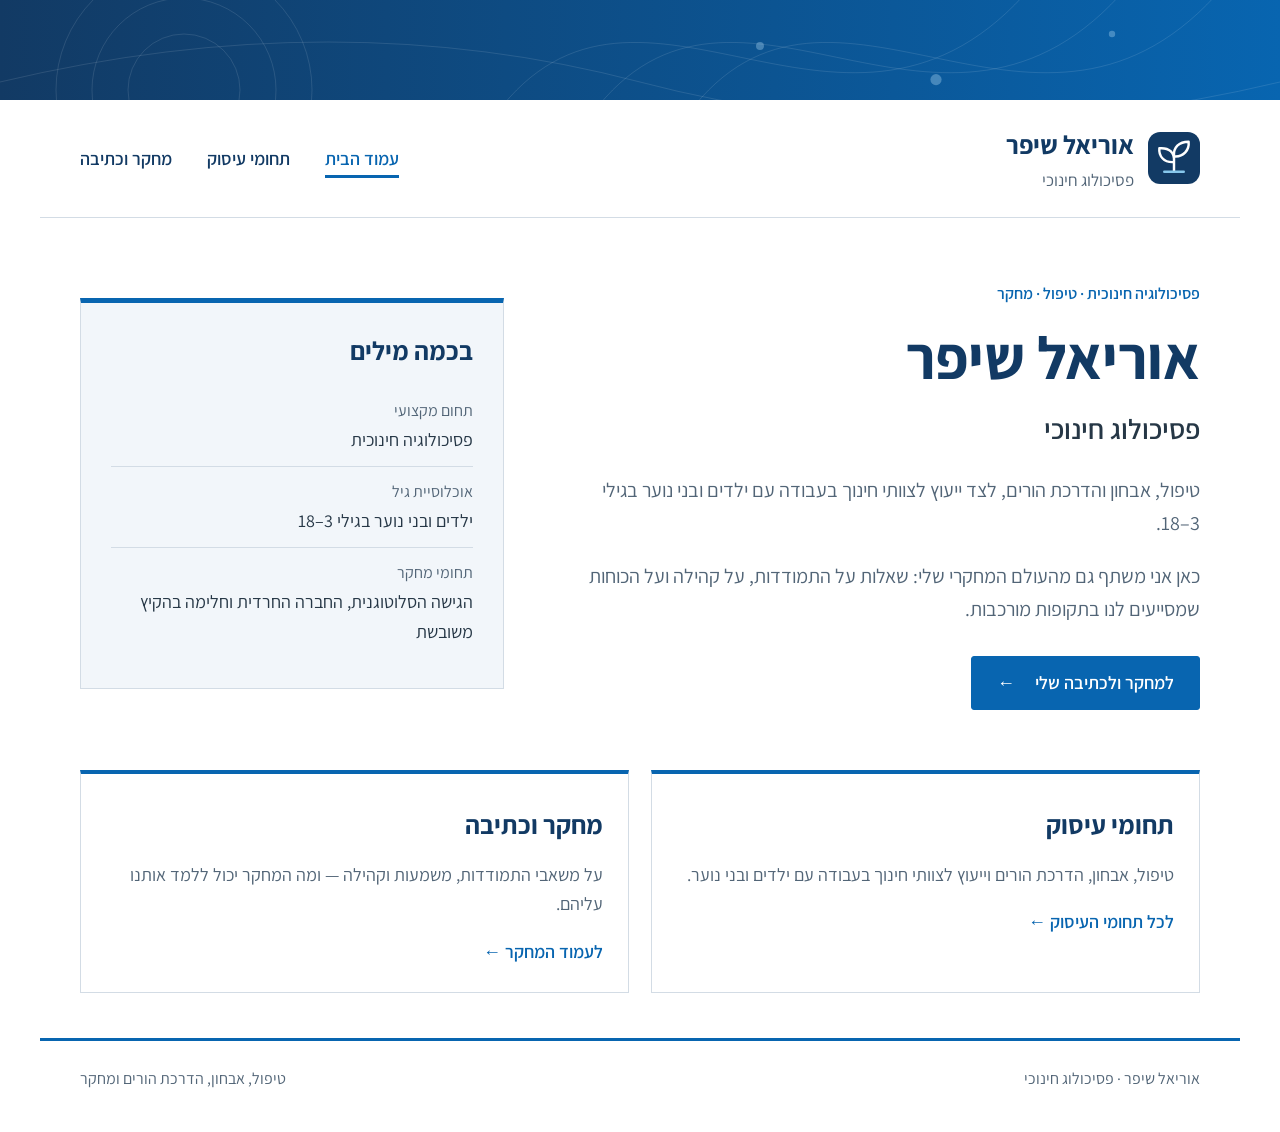
==== index.html @ 9c8926a9 "Add shared visual identity, header background and research illustration" ====
<!doctype html>
<html lang="he" dir="rtl">
<head>
<meta charset="utf-8"><meta name="viewport" content="width=device-width,initial-scale=1">
<meta name="description" content="אוריאל שיפר, פסיכולוג חינוכי. היכרות, תחומי עיסוק ומחקר.">
<meta name="theme-color" content="#123a64"><meta property="og:title" content="פסיכולוג חינוכי | אוריאל שיפר"><meta property="og:description" content="אוריאל שיפר, פסיכולוג חינוכי. היכרות, תחומי עיסוק ומחקר."><meta property="og:type" content="website"><title>פסיכולוג חינוכי | אוריאל שיפר</title>
<link rel="icon" type="image/svg+xml" href="assets/images/brand-mark.svg">
<link rel="stylesheet" href="assets/site.css">
</head>
<body>
<a class="skip-link" href="#main-content">דלג לתוכן</a>
<div class="top-banner" aria-hidden="true"></div>
<header><a class="brand" href="index.html"><img class="brand-mark" src="assets/images/brand-mark.svg" width="52" height="52" alt=""><span>אוריאל שיפר<small>פסיכולוג חינוכי</small></span></a><nav aria-label="ניווט ראשי"><a href="index.html" aria-current="page">עמוד הבית</a><a href="practice.html">תחומי עיסוק</a><a href="research.html">מחקר וכתיבה</a></nav></header>
<main id="main-content"><section class="hero" aria-labelledby="name"><div><span class="eyebrow">פסיכולוגיה חינוכית · טיפול · מחקר</span><h1 id="name">אוריאל שיפר</h1><p class="profession">פסיכולוג חינוכי</p><p class="intro">טיפול, אבחון והדרכת הורים, לצד ייעוץ לצוותי חינוך בעבודה עם ילדים ובני נוער בגילי 3–18.</p><p class="intro">כאן אני משתף גם מהעולם המחקרי שלי: שאלות על התמודדות, על קהילה ועל הכוחות שמסייעים לנו בתקופות מורכבות.</p><a class="button" href="research.html">למחקר ולכתיבה שלי <span aria-hidden="true">←</span></a></div><aside class="profile-card" aria-label="על העבודה שלי"><h2>בכמה מילים</h2><p><span>תחום מקצועי</span>פסיכולוגיה חינוכית</p><p><span>אוכלוסיית גיל</span>ילדים ובני נוער בגילי 3–18</p><p><span>תחומי מחקר</span>הגישה הסלוטוגנית, החברה החרדית וחלימה בהקיץ משובשת</p></aside></section><div class="home-links"><a class="home-link" href="practice.html"><h2>תחומי עיסוק</h2><p>טיפול, אבחון, הדרכת הורים וייעוץ לצוותי חינוך בעבודה עם ילדים ובני נוער.</p><span>לכל תחומי העיסוק ←</span></a><a class="home-link" href="research.html"><h2>מחקר וכתיבה</h2><p>על משאבי התמודדות, משמעות וקהילה — ומה המחקר יכול ללמד אותנו עליהם.</p><span>לעמוד המחקר ←</span></a></div></main><footer><span>אוריאל שיפר · פסיכולוג חינוכי</span><span>טיפול, אבחון, הדרכת הורים ומחקר</span></footer>
</body></html>
---- assets/site.css ----
@font-face{font-family:Assistant;font-style:normal;font-weight:400;font-display:swap;src:url('fonts/assistant-hebrew-400-normal.woff2') format('woff2');unicode-range:U+0590-05FF,U+200C-2010,U+20AA,U+25CC,U+FB1D-FB4F}
@font-face{font-family:Assistant;font-style:normal;font-weight:400;font-display:swap;src:url('fonts/assistant-latin-400-normal.woff2') format('woff2')}
@font-face{font-family:Assistant;font-style:normal;font-weight:600;font-display:swap;src:url('fonts/assistant-hebrew-600-normal.woff2') format('woff2');unicode-range:U+0590-05FF,U+200C-2010,U+20AA,U+25CC,U+FB1D-FB4F}
@font-face{font-family:Assistant;font-style:normal;font-weight:600;font-display:swap;src:url('fonts/assistant-latin-600-normal.woff2') format('woff2')}
@font-face{font-family:Assistant;font-style:normal;font-weight:700;font-display:swap;src:url('fonts/assistant-hebrew-700-normal.woff2') format('woff2');unicode-range:U+0590-05FF,U+200C-2010,U+20AA,U+25CC,U+FB1D-FB4F}
@font-face{font-family:Assistant;font-style:normal;font-weight:700;font-display:swap;src:url('fonts/assistant-latin-700-normal.woff2') format('woff2')}

:root{--ink:#123a64;--text:#263746;--muted:#526577;--paper:#fff;--line:#d3dce5;--blue:#0865b0;--pale:#f2f6fa}*{box-sizing:border-box}html{scroll-behavior:smooth;scroll-padding-top:30px}body{margin:0;background:var(--paper);color:var(--text);font-family:Assistant,Arial,sans-serif;font-size:18px;line-height:1.65}a{color:var(--blue);text-underline-offset:4px}a:focus-visible,summary:focus-visible{outline:3px solid #efb62d;outline-offset:5px}header,main,footer{max-width:1200px;margin:auto;padding-inline:40px}body:before{content:"";display:block;height:7px;background:var(--blue)}header{display:flex;justify-content:space-between;align-items:center;gap:25px;padding-block:23px;border-bottom:1px solid var(--line)}header a{text-decoration:none}.brand{font-size:26px;font-weight:700;color:var(--ink);border-right:4px solid var(--blue);padding-right:16px}.brand small{display:block;font-size:17px;font-weight:400;color:var(--muted)}nav{display:flex;gap:35px;font-weight:600}nav a{color:var(--ink)}nav a:hover{text-decoration:underline}.hero{display:grid;grid-template-columns:1.5fr 1fr;align-items:center;gap:60px;padding:60px 0}.eyebrow{font-size:16px;color:var(--blue);font-weight:600}.hero h1{font-size:60px;line-height:1.2;color:var(--ink);margin:13px 0;font-weight:700}.profession{font-size:28px;margin:0 0 22px;font-weight:600}.intro{max-width:620px;color:var(--muted);font-size:20px}.button{display:inline-flex;align-items:center;gap:20px;background:var(--blue);color:#fff;text-decoration:none;font-weight:600;padding:11px 25px;border-radius:3px;margin-top:10px;border:1px solid var(--blue)}.button:hover{background:#064b83}.profile-card{border:1px solid var(--line);border-top:5px solid var(--blue);padding:30px;background:var(--pale);align-self:center}.profile-card h2{font-size:26px;margin:0 0 18px}.profile-card p{padding-block:12px;border-bottom:1px solid var(--line);margin:0}.profile-card p:last-child{border:0}.profile-card span{display:block;font-size:16px;color:var(--muted)}.section{padding-block:45px;border-top:1px solid var(--line)}.section-heading{display:grid;grid-template-columns:1fr 1.3fr;gap:60px;align-items:start;margin-bottom:26px}.section-heading p{color:var(--muted);margin-top:8px}h2{font-size:34px;font-weight:700;color:var(--ink);line-height:1.35;margin:8px 0 18px}.services{display:grid;grid-template-columns:repeat(4,1fr);gap:20px}.service{border:1px solid var(--line);border-top:4px solid var(--blue);padding:24px;background:#fff;box-shadow:0 2px 5px #163b5e09}.service>span{color:var(--blue);font-size:15px;font-weight:600}.service h3{color:var(--ink);font-size:24px;margin:18px 0 10px}.service p{font-size:17px;color:var(--muted);margin:0}.age{font-size:16px;color:var(--muted)}.research{border:1px solid var(--line);display:grid;grid-template-columns:230px 1fr}.research-side{background:#edf4fa;border-left:1px solid var(--line);padding:30px;display:flex;flex-direction:column;justify-content:space-between;gap:40px}.research-side strong{display:block;font-size:30px;line-height:1.5;color:var(--ink);font-weight:600}.research-side p{font-size:17px;color:var(--muted)}.research-body{padding:35px 40px}.status{display:inline-block;background:#fff6dd;border-right:4px solid #b88216;padding:7px 13px;color:#674c15;font-size:16px;font-weight:600}.research h3{font-size:36px;line-height:1.3;margin:25px 0 20px;color:var(--ink)}.lead{font-size:21px}.pullquote{background:var(--pale);border-right:4px solid var(--blue);padding:20px 24px;margin:27px 0;color:var(--ink);font-size:23px;font-weight:600}details{margin-top:25px;border-top:1px solid var(--line);padding-top:18px}summary{cursor:pointer;color:var(--blue);font-size:19px;font-weight:600}details h4{font-size:23px;color:var(--ink);margin:28px 0 7px}details p{margin-block:12px}.limitations{background:var(--pale);border:1px solid var(--line);padding:20px;font-size:17px}.tags{display:flex;gap:12px;flex-wrap:wrap;margin-top:25px}.tags span{background:var(--pale);border:1px solid var(--line);padding:6px 16px;font-size:16px}footer{border-top:3px solid var(--blue);display:flex;justify-content:space-between;gap:20px;padding-block:25px 40px;color:var(--muted);font-size:16px}small{font-size:15px}@media(max-width:900px){.services{grid-template-columns:repeat(2,1fr)}.hero{gap:30px}.research{grid-template-columns:190px 1fr}.research-body{padding:28px}.research-side{padding:22px}.section-heading{gap:30px}}@media(max-width:600px){header,main,footer{padding-inline:20px}header{flex-wrap:wrap;padding-block:18px;gap:17px}.brand{font-size:23px}nav{gap:25px;font-size:17px}.hero{grid-template-columns:1fr;padding-block:35px;gap:25px}.hero h1{font-size:48px}.intro{font-size:19px}.profile-card{padding:22px}.profile-card h2{font-size:24px}.section{padding-block:32px}.section-heading{grid-template-columns:1fr;gap:0;margin-bottom:20px}.section-heading p{margin-top:0}h2{font-size:30px}.services{gap:12px}.service{padding:17px}.service h3{font-size:22px}.research{grid-template-columns:1fr}.research-side{border-left:0;border-bottom:1px solid var(--line);flex-direction:row;gap:20px;align-items:center}.research-side strong{font-size:23px}.research-side p{max-width:130px;font-size:16px}.research-body{padding:24px 20px}.research h3{font-size:30px}.lead{font-size:20px}.pullquote{font-size:21px;padding:17px;margin-inline:0}.status{font-size:15px}footer{flex-direction:column;gap:8px}}@media(prefers-reduced-motion:reduce){html{scroll-behavior:auto}}

body{min-height:100vh;display:flex;flex-direction:column}body:before{flex-shrink:0}header,main,footer{width:100%}main{flex:1}nav a[aria-current="page"]{color:var(--blue);text-decoration:underline;text-decoration-thickness:3px;text-underline-offset:10px}.page-heading{padding:35px 0 0}.breadcrumb{font-size:16px;margin:0 0 20px;color:var(--muted)}.page-heading h1{font-size:42px;line-height:1.3;color:var(--ink);margin:12px 0 18px}.topic-section{border-top:0;padding-top:10px}.topic-section>.section-heading{display:block;max-width:800px}.topic-section>.section-heading p{font-size:20px}.home-links{display:grid;grid-template-columns:1fr 1fr;gap:22px;padding:0 0 45px}.home-link{display:block;border:1px solid var(--line);border-top:4px solid var(--blue);padding:25px;text-decoration:none}.home-link:hover{background:var(--pale)}.home-link h2{font-size:26px}.home-link p{color:var(--muted)}.home-link span{font-weight:600}.skip-link{position:absolute;top:-100px;right:20px;background:white;padding:10px;z-index:10}.skip-link:focus{top:10px}@media(max-width:600px){nav{gap:19px;flex-wrap:wrap}.home-links{grid-template-columns:1fr;gap:15px}.page-heading h1{font-size:34px}}

/* Shared visual identity */
body:before{display:none}.top-banner{height:100px;flex-shrink:0;background:#123a64 url('images/header-pattern.svg') center/cover no-repeat}.brand{display:flex;align-items:center;gap:14px;border:0;padding-right:0}.brand-mark{display:block;flex-shrink:0}.research-image{margin:0 0 30px;border:1px solid var(--line);background:var(--pale)}.research-image img{display:block;width:100%;height:auto;max-height:360px;object-fit:cover;object-position:center 55%}.research-image figcaption{padding:10px 18px;font-size:15px;color:var(--muted)}@media(max-width:600px){.top-banner{height:65px}.brand-mark{width:44px;height:44px}.research-image img{max-height:260px}.brand{gap:11px}}
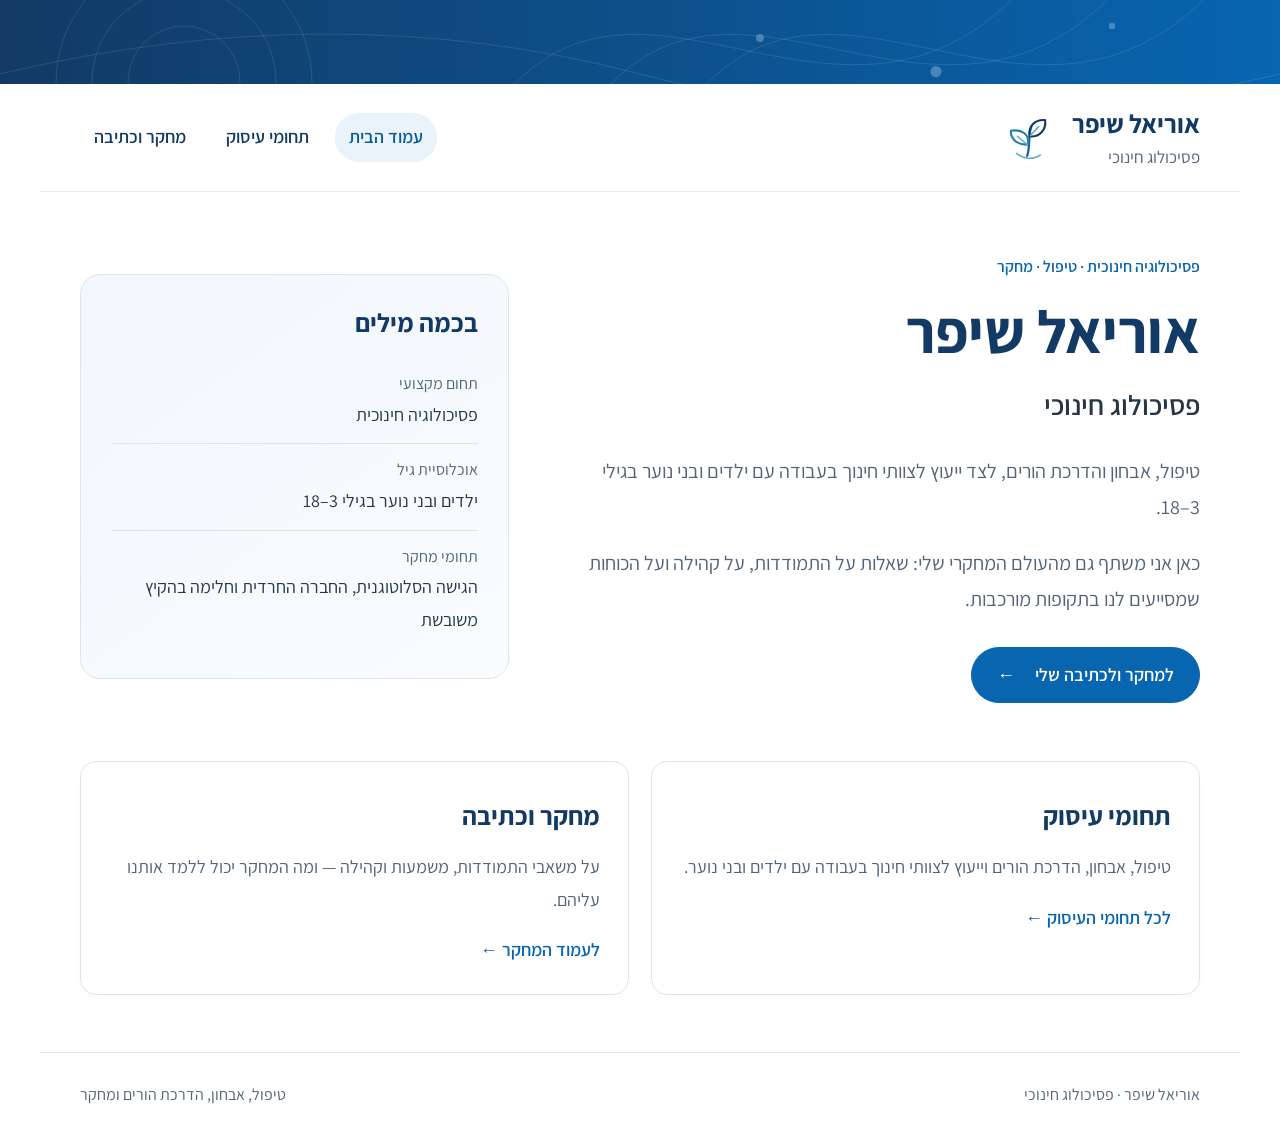
==== commit 0a5cf45b: "Add sitemap, canonical URLs and profile structured data for search discovery" ====
--- a/index.html
+++ b/index.html
@@ -6,6 +6,9 @@
 <meta name="theme-color" content="#123a64"><meta property="og:title" content="פסיכולוג חינוכי | אוריאל שיפר"><meta property="og:description" content="אוריאל שיפר, פסיכולוג חינוכי. היכרות, תחומי עיסוק ומחקר."><meta property="og:type" content="website"><title>פסיכולוג חינוכי | אוריאל שיפר</title>
 <link rel="icon" type="image/svg+xml" href="assets/images/brand-mark.svg">
 <link rel="stylesheet" href="assets/site.css">
+<link rel="canonical" href="https://urieldsh-sketch.github.io/-/">
+<meta property="og:url" content="https://urieldsh-sketch.github.io/-/">
+<script type="application/ld+json">{"@context": "https://schema.org", "@type": "Person", "@id": "https://urieldsh-sketch.github.io/-/#uriel", "name": "אוריאל שיפר", "jobTitle": "פסיכולוג חינוכי", "url": "https://urieldsh-sketch.github.io/-/", "knowsAbout": ["פסיכולוגיה חינוכית", "הגישה הסלוטוגנית", "החברה החרדית", "חלימה בהקיץ משובשת"]}</script>
 </head>
 <body>
 <a class="skip-link" href="#main-content">דלג לתוכן</a>
--- a/assets/site.css
+++ b/assets/site.css
@@ -12,3 +12,6 @@
 
 /* Shared visual identity */
 body:before{display:none}.top-banner{height:100px;flex-shrink:0;background:#123a64 url('images/header-pattern.svg') center/cover no-repeat}.brand{display:flex;align-items:center;gap:14px;border:0;padding-right:0}.brand-mark{display:block;flex-shrink:0}.research-image{margin:0 0 30px;border:1px solid var(--line);background:var(--pale)}.research-image img{display:block;width:100%;height:auto;max-height:360px;object-fit:cover;object-position:center 55%}.research-image figcaption{padding:10px 18px;font-size:15px;color:var(--muted)}@media(max-width:600px){.top-banner{height:65px}.brand-mark{width:44px;height:44px}.research-image img{max-height:260px}.brand{gap:11px}}
+
+/* Softer rhythm and aligned reading column */
+:root{--line:#dce5ed;--pale:#f5f8fb}body{line-height:1.8}.top-banner{height:84px;background-color:#164b74}header{padding-block:22px;border-bottom-color:#e4ebf1}.brand{flex-direction:row-reverse;gap:18px;flex-shrink:0;line-height:1.35}.brand>span{display:block}.brand small{margin-top:5px}.brand-mark{width:52px;height:56px;object-fit:contain}nav{align-items:center;gap:12px}nav a{padding:8px 14px;border-radius:24px;text-decoration:none}nav a:hover{background:#f0f6fb;text-decoration:none}nav a[aria-current="page"]{background:#eaf3fa;text-decoration:none;color:#095c98}.hero{padding-block:58px;gap:48px}.profile-card{border:1px solid var(--line);border-radius:20px;padding:30px;background:linear-gradient(145deg,#f1f7fc,#fafcfe)}.section{padding-block:40px}.page-heading{padding-top:30px}.page-heading h1{margin-bottom:14px}.breadcrumb{margin-bottom:18px}.service,.home-link{border:1px solid var(--line);border-radius:16px;box-shadow:0 3px 15px #173d5d05}.service{padding:26px}.service>span{display:inline-block;padding:3px 10px;background:#edf5fb;border-radius:20px}.service h3{margin-top:14px}.home-link{padding:28px}.home-link:hover{border-color:#adcce2}.button{border-radius:28px;padding:11px 25px}.research{border-radius:20px;overflow:hidden;align-items:stretch;grid-template-columns:205px minmax(0,1fr)}.research-side{background:linear-gradient(180deg,#edf5fb,#f8fafc);border-left-color:#e0e9f0;padding:28px;justify-content:flex-start;gap:25px}.research-body{padding:32px;min-width:0;max-width:820px;width:100%;margin-inline:auto}.research-body>p,.research-body>h3,.research-body>details{max-width:100%}.research-image{width:100%;margin:0 0 24px;border:0;border-radius:14px;overflow:hidden;background:transparent}.research-image img{width:100%;height:auto;max-height:none;object-fit:contain;border-radius:14px}.research-image figcaption{padding:9px 2px 0;font-size:14px;line-height:1.6}.status{border-radius:7px;padding:7px 12px}.research h3{margin-block:22px 18px}.pullquote{margin:25px 0;padding:20px 23px;border-radius:12px 3px 3px 12px}.limitations{border-radius:12px}.tags span{border-radius:24px}.tags{margin-top:24px}footer{border-top:1px solid var(--line);padding-block:28px 35px;margin-top:12px}.home-link,.button,nav a{transition:background-color .18s ease,border-color .18s ease}@media(max-width:900px){.research{grid-template-columns:165px minmax(0,1fr)}.research-side{padding:22px}.research-body{padding:26px}.hero{gap:30px}}@media(max-width:600px){.top-banner{height:60px}header{gap:18px;padding-block:18px}.brand{gap:14px}.brand-mark{width:45px;height:49px}nav{gap:5px;width:100%;justify-content:space-between}nav a{padding:7px 10px;font-size:16px;white-space:nowrap}.hero{padding-block:34px;gap:26px}.profile-card{padding:24px;border-radius:16px}.section{padding-block:30px}.topic-section{padding-top:8px}.service{padding:19px 15px;border-radius:13px}.research{grid-template-columns:1fr;border-radius:16px}.research-side{flex-direction:row;justify-content:space-between;padding:20px;gap:18px}.research-body{padding:22px 18px}.research-image{margin-bottom:20px}.research-image img{max-height:none}.research h3{font-size:29px}.lead{font-size:19px}.pullquote{padding:17px;font-size:20px}.home-link{padding:24px}.page-heading{padding-top:25px}}@media(prefers-reduced-motion:reduce){.home-link,.button,nav a{transition:none}}
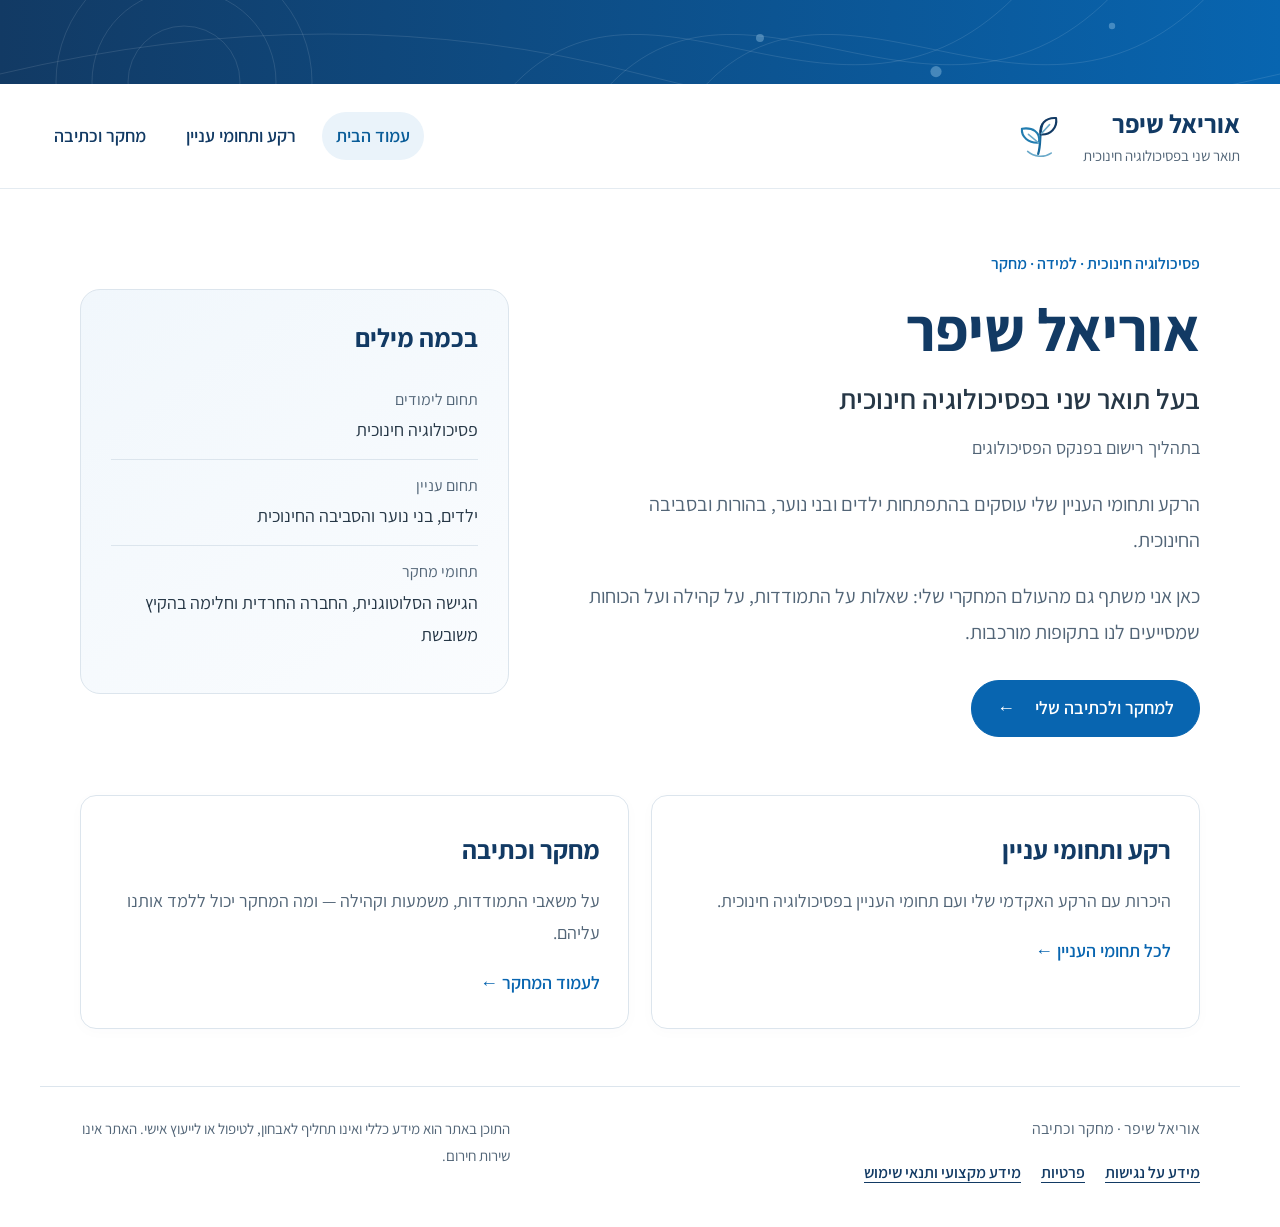
==== commit 7a9cf1c3: "Clarify pending registration and add privacy, accessibility and content safeguards" ====
--- a/index.html
+++ b/index.html
@@ -2,17 +2,17 @@
 <html lang="he" dir="rtl">
 <head>
 <meta charset="utf-8"><meta name="viewport" content="width=device-width,initial-scale=1">
-<meta name="description" content="אוריאל שיפר, פסיכולוג חינוכי. היכרות, תחומי עיסוק ומחקר.">
-<meta name="theme-color" content="#123a64"><meta property="og:title" content="פסיכולוג חינוכי | אוריאל שיפר"><meta property="og:description" content="אוריאל שיפר, פסיכולוג חינוכי. היכרות, תחומי עיסוק ומחקר."><meta property="og:type" content="website"><title>פסיכולוג חינוכי | אוריאל שיפר</title>
+<meta name="description" content="אוריאל שיפר, בעל תואר שני בפסיכולוגיה חינוכית, בתהליך רישום בפנקס הפסיכולוגים. מחקר וכתיבה.">
+<meta name="theme-color" content="#123a64"><meta property="og:title" content="אוריאל שיפר | פסיכולוגיה חינוכית ומחקר"><meta property="og:description" content="אוריאל שיפר, בעל תואר שני בפסיכולוגיה חינוכית, בתהליך רישום בפנקס הפסיכולוגים. מחקר וכתיבה."><meta property="og:type" content="website"><title>אוריאל שיפר | פסיכולוגיה חינוכית ומחקר</title>
 <link rel="icon" type="image/svg+xml" href="assets/images/brand-mark.svg">
 <link rel="stylesheet" href="assets/site.css">
 <link rel="canonical" href="https://urieldsh-sketch.github.io/-/">
 <meta property="og:url" content="https://urieldsh-sketch.github.io/-/">
-<script type="application/ld+json">{"@context": "https://schema.org", "@type": "Person", "@id": "https://urieldsh-sketch.github.io/-/#uriel", "name": "אוריאל שיפר", "jobTitle": "פסיכולוג חינוכי", "url": "https://urieldsh-sketch.github.io/-/", "knowsAbout": ["פסיכולוגיה חינוכית", "הגישה הסלוטוגנית", "החברה החרדית", "חלימה בהקיץ משובשת"]}</script>
+<script type="application/ld+json">{"@context": "https://schema.org", "@type": "Person", "@id": "https://urieldsh-sketch.github.io/-/#uriel", "name": "אוריאל שיפר", "url": "https://urieldsh-sketch.github.io/-/", "knowsAbout": ["פסיכולוגיה חינוכית", "הגישה הסלוטוגנית", "החברה החרדית", "חלימה בהקיץ משובשת"], "description": "בעל תואר שני בפסיכולוגיה חינוכית, בתהליך רישום בפנקס הפסיכולוגים", "hasCredential": {"@type": "EducationalOccupationalCredential", "name": "תואר שני בפסיכולוגיה חינוכית"}}</script>
 </head>
 <body>
 <a class="skip-link" href="#main-content">דלג לתוכן</a>
 <div class="top-banner" aria-hidden="true"></div>
-<header><a class="brand" href="index.html"><img class="brand-mark" src="assets/images/brand-mark.svg" width="52" height="52" alt=""><span>אוריאל שיפר<small>פסיכולוג חינוכי</small></span></a><nav aria-label="ניווט ראשי"><a href="index.html" aria-current="page">עמוד הבית</a><a href="practice.html">תחומי עיסוק</a><a href="research.html">מחקר וכתיבה</a></nav></header>
-<main id="main-content"><section class="hero" aria-labelledby="name"><div><span class="eyebrow">פסיכולוגיה חינוכית · טיפול · מחקר</span><h1 id="name">אוריאל שיפר</h1><p class="profession">פסיכולוג חינוכי</p><p class="intro">טיפול, אבחון והדרכת הורים, לצד ייעוץ לצוותי חינוך בעבודה עם ילדים ובני נוער בגילי 3–18.</p><p class="intro">כאן אני משתף גם מהעולם המחקרי שלי: שאלות על התמודדות, על קהילה ועל הכוחות שמסייעים לנו בתקופות מורכבות.</p><a class="button" href="research.html">למחקר ולכתיבה שלי <span aria-hidden="true">←</span></a></div><aside class="profile-card" aria-label="על העבודה שלי"><h2>בכמה מילים</h2><p><span>תחום מקצועי</span>פסיכולוגיה חינוכית</p><p><span>אוכלוסיית גיל</span>ילדים ובני נוער בגילי 3–18</p><p><span>תחומי מחקר</span>הגישה הסלוטוגנית, החברה החרדית וחלימה בהקיץ משובשת</p></aside></section><div class="home-links"><a class="home-link" href="practice.html"><h2>תחומי עיסוק</h2><p>טיפול, אבחון, הדרכת הורים וייעוץ לצוותי חינוך בעבודה עם ילדים ובני נוער.</p><span>לכל תחומי העיסוק ←</span></a><a class="home-link" href="research.html"><h2>מחקר וכתיבה</h2><p>על משאבי התמודדות, משמעות וקהילה — ומה המחקר יכול ללמד אותנו עליהם.</p><span>לעמוד המחקר ←</span></a></div></main><footer><span>אוריאל שיפר · פסיכולוג חינוכי</span><span>טיפול, אבחון, הדרכת הורים ומחקר</span></footer>
+<header><a class="brand" href="index.html"><img class="brand-mark" src="assets/images/brand-mark.svg" width="52" height="52" alt=""><span>אוריאל שיפר<small>תואר שני בפסיכולוגיה חינוכית</small></span></a><nav aria-label="ניווט ראשי"><a href="index.html" aria-current="page">עמוד הבית</a><a href="practice.html">רקע ותחומי עניין</a><a href="research.html">מחקר וכתיבה</a></nav></header>
+<main id="main-content" tabindex="-1"><section class="hero" aria-labelledby="name"><div><span class="eyebrow">פסיכולוגיה חינוכית · למידה · מחקר</span><h1 id="name">אוריאל שיפר</h1><p class="profession">בעל תואר שני בפסיכולוגיה חינוכית</p><p class="registration-status">בתהליך רישום בפנקס הפסיכולוגים</p><p class="intro">הרקע ותחומי העניין שלי עוסקים בהתפתחות ילדים ובני נוער, בהורות ובסביבה החינוכית.</p><p class="intro">כאן אני משתף גם מהעולם המחקרי שלי: שאלות על התמודדות, על קהילה ועל הכוחות שמסייעים לנו בתקופות מורכבות.</p><a class="button" href="research.html">למחקר ולכתיבה שלי <span aria-hidden="true">←</span></a></div><aside class="profile-card" aria-label="על העבודה שלי"><h2>בכמה מילים</h2><p><span>תחום לימודים</span>פסיכולוגיה חינוכית</p><p><span>תחום עניין</span>ילדים, בני נוער והסביבה החינוכית</p><p><span>תחומי מחקר</span>הגישה הסלוטוגנית, החברה החרדית וחלימה בהקיץ משובשת</p></aside></section><div class="home-links"><a class="home-link" href="practice.html"><h2>רקע ותחומי עניין</h2><p>היכרות עם הרקע האקדמי שלי ועם תחומי העניין בפסיכולוגיה חינוכית.</p><span>לכל תחומי העניין ←</span></a><a class="home-link" href="research.html"><h2>מחקר וכתיבה</h2><p>על משאבי התמודדות, משמעות וקהילה — ומה המחקר יכול ללמד אותנו עליהם.</p><span>לעמוד המחקר ←</span></a></div></main><footer><div><span>אוריאל שיפר · מחקר וכתיבה</span><nav class="footer-links" aria-label="מידע על האתר"><a href="accessibility.html">מידע על נגישות</a><a href="privacy.html">פרטיות</a><a href="terms.html">מידע מקצועי ותנאי שימוש</a></nav></div><p class="professional-note">התוכן באתר הוא מידע כללי ואינו תחליף לאבחון, לטיפול או לייעוץ אישי. האתר אינו שירות חירום.</p></footer>
 </body></html>
--- a/assets/site.css
+++ b/assets/site.css
@@ -15,3 +15,8 @@
 
 /* Softer rhythm and aligned reading column */
 :root{--line:#dce5ed;--pale:#f5f8fb}body{line-height:1.8}.top-banner{height:84px;background-color:#164b74}header{padding-block:22px;border-bottom-color:#e4ebf1}.brand{flex-direction:row-reverse;gap:18px;flex-shrink:0;line-height:1.35}.brand>span{display:block}.brand small{margin-top:5px}.brand-mark{width:52px;height:56px;object-fit:contain}nav{align-items:center;gap:12px}nav a{padding:8px 14px;border-radius:24px;text-decoration:none}nav a:hover{background:#f0f6fb;text-decoration:none}nav a[aria-current="page"]{background:#eaf3fa;text-decoration:none;color:#095c98}.hero{padding-block:58px;gap:48px}.profile-card{border:1px solid var(--line);border-radius:20px;padding:30px;background:linear-gradient(145deg,#f1f7fc,#fafcfe)}.section{padding-block:40px}.page-heading{padding-top:30px}.page-heading h1{margin-bottom:14px}.breadcrumb{margin-bottom:18px}.service,.home-link{border:1px solid var(--line);border-radius:16px;box-shadow:0 3px 15px #173d5d05}.service{padding:26px}.service>span{display:inline-block;padding:3px 10px;background:#edf5fb;border-radius:20px}.service h3{margin-top:14px}.home-link{padding:28px}.home-link:hover{border-color:#adcce2}.button{border-radius:28px;padding:11px 25px}.research{border-radius:20px;overflow:hidden;align-items:stretch;grid-template-columns:205px minmax(0,1fr)}.research-side{background:linear-gradient(180deg,#edf5fb,#f8fafc);border-left-color:#e0e9f0;padding:28px;justify-content:flex-start;gap:25px}.research-body{padding:32px;min-width:0;max-width:820px;width:100%;margin-inline:auto}.research-body>p,.research-body>h3,.research-body>details{max-width:100%}.research-image{width:100%;margin:0 0 24px;border:0;border-radius:14px;overflow:hidden;background:transparent}.research-image img{width:100%;height:auto;max-height:none;object-fit:contain;border-radius:14px}.research-image figcaption{padding:9px 2px 0;font-size:14px;line-height:1.6}.status{border-radius:7px;padding:7px 12px}.research h3{margin-block:22px 18px}.pullquote{margin:25px 0;padding:20px 23px;border-radius:12px 3px 3px 12px}.limitations{border-radius:12px}.tags span{border-radius:24px}.tags{margin-top:24px}footer{border-top:1px solid var(--line);padding-block:28px 35px;margin-top:12px}.home-link,.button,nav a{transition:background-color .18s ease,border-color .18s ease}@media(max-width:900px){.research{grid-template-columns:165px minmax(0,1fr)}.research-side{padding:22px}.research-body{padding:26px}.hero{gap:30px}}@media(max-width:600px){.top-banner{height:60px}header{gap:18px;padding-block:18px}.brand{gap:14px}.brand-mark{width:45px;height:49px}nav{gap:5px;width:100%;justify-content:space-between}nav a{padding:7px 10px;font-size:16px;white-space:nowrap}.hero{padding-block:34px;gap:26px}.profile-card{padding:24px;border-radius:16px}.section{padding-block:30px}.topic-section{padding-top:8px}.service{padding:19px 15px;border-radius:13px}.research{grid-template-columns:1fr;border-radius:16px}.research-side{flex-direction:row;justify-content:space-between;padding:20px;gap:18px}.research-body{padding:22px 18px}.research-image{margin-bottom:20px}.research-image img{max-height:none}.research h3{font-size:29px}.lead{font-size:19px}.pullquote{padding:17px;font-size:20px}.home-link{padding:24px}.page-heading{padding-top:25px}}@media(prefers-reduced-motion:reduce){.home-link,.button,nav a{transition:none}}
+
+/* Accessibility and readable policy pages */
+:focus-visible{outline:3px solid #123a64;outline-offset:4px;box-shadow:0 0 0 7px #fff}.skip-link:focus{top:8px;position:fixed;z-index:100;border:2px solid #123a64}.brand:focus-visible{border-radius:5px}summary{min-height:44px;display:list-item}a{text-decoration-thickness:1.5px}.policy-page{max-width:800px;padding:35px 0 50px}.policy-page h1{font-size:38px;line-height:1.4;color:var(--ink)}.policy-page h2{font-size:26px;margin-top:30px}.policy-page p,.policy-page li{overflow-wrap:anywhere}.policy-updated{color:var(--muted);font-size:16px}.footer-links{display:flex;flex-wrap:wrap;gap:8px 20px;margin-top:10px;font-size:16px}.footer-links a{padding:5px 0;text-decoration:underline}.professional-note{max-width:430px;font-size:15px;margin:0}header,nav,.brand{max-width:100%}nav{flex-wrap:wrap}.brand>span{min-width:0}main:focus{outline:none}@media(max-width:600px){.policy-page h1{font-size:30px}.policy-page{padding-top:20px}.services{grid-template-columns:repeat(2,minmax(0,1fr))}.service,.home-link{overflow-wrap:anywhere}.brand{flex-shrink:1}.research-side{flex-wrap:wrap}}@media(forced-colors:active){a:focus-visible,summary:focus-visible{outline:3px solid Highlight;box-shadow:none}nav a[aria-current="page"]{border:2px solid LinkText}}
+
+.registration-status{color:var(--muted);font-size:18px;margin:-10px 0 22px}.brand small{font-size:15px;white-space:normal}.profession{line-height:1.5} @media(max-width:400px){.hero h1{font-size:42px}.brand{font-size:21px}.brand small{font-size:14px}}
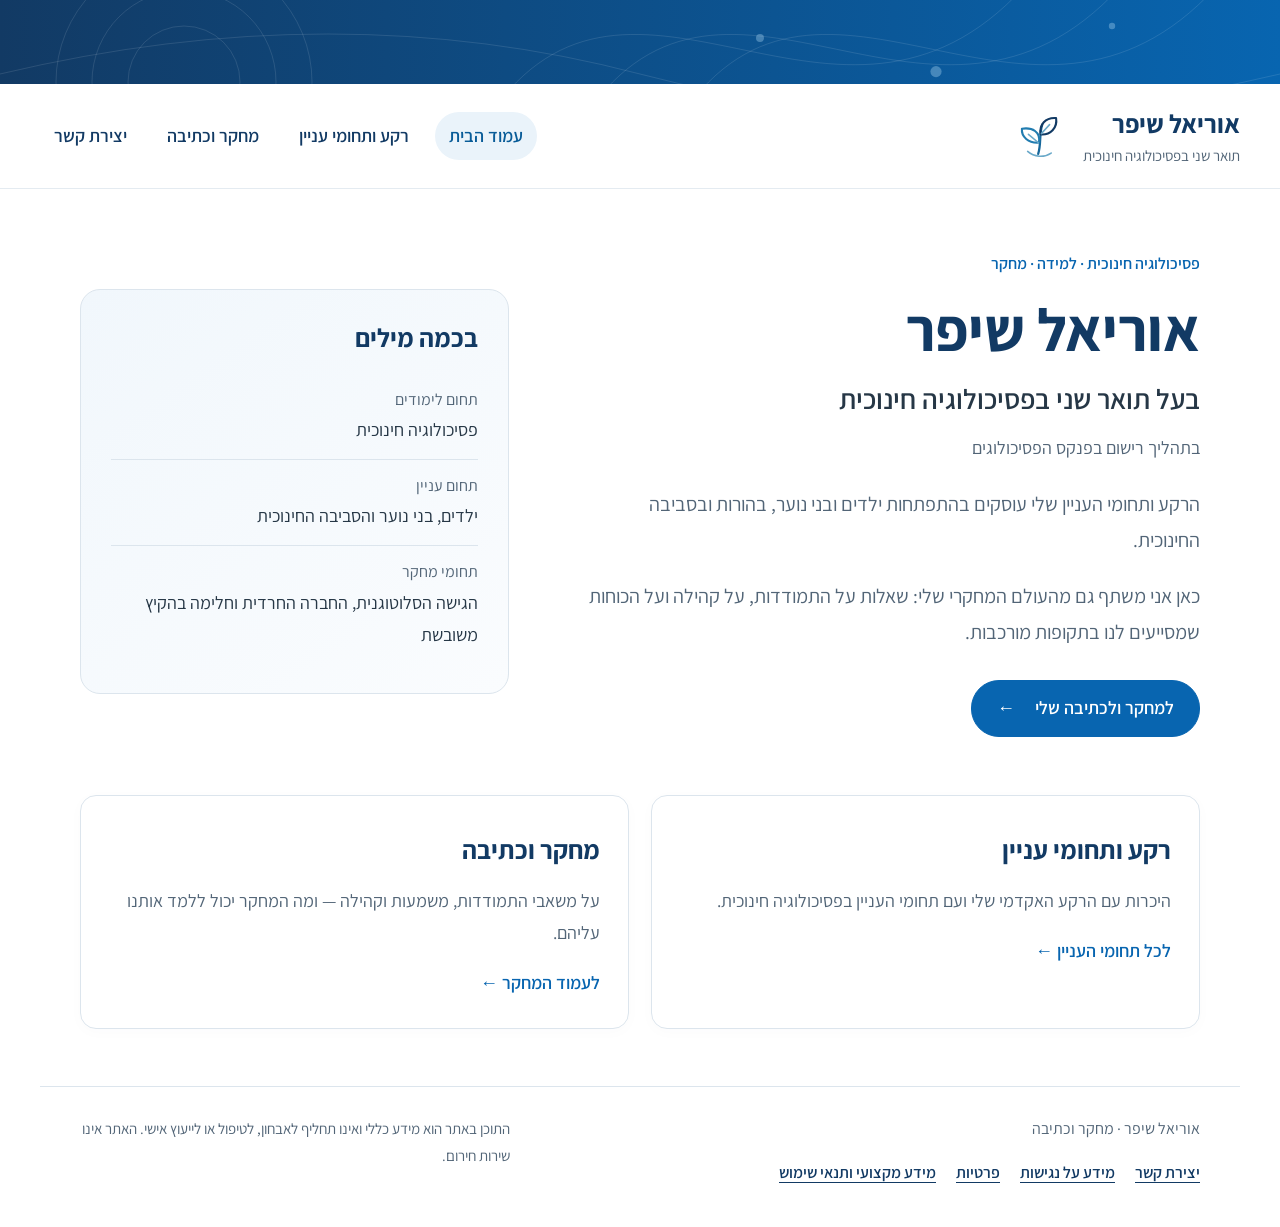
==== commit 7497c609: "Connect private-destination Formspree contact form and update privacy disclosures" ====
--- a/index.html
+++ b/index.html
@@ -13,6 +13,6 @@
 <body>
 <a class="skip-link" href="#main-content">דלג לתוכן</a>
 <div class="top-banner" aria-hidden="true"></div>
-<header><a class="brand" href="index.html"><img class="brand-mark" src="assets/images/brand-mark.svg" width="52" height="52" alt=""><span>אוריאל שיפר<small>תואר שני בפסיכולוגיה חינוכית</small></span></a><nav aria-label="ניווט ראשי"><a href="index.html" aria-current="page">עמוד הבית</a><a href="practice.html">רקע ותחומי עניין</a><a href="research.html">מחקר וכתיבה</a></nav></header>
-<main id="main-content" tabindex="-1"><section class="hero" aria-labelledby="name"><div><span class="eyebrow">פסיכולוגיה חינוכית · למידה · מחקר</span><h1 id="name">אוריאל שיפר</h1><p class="profession">בעל תואר שני בפסיכולוגיה חינוכית</p><p class="registration-status">בתהליך רישום בפנקס הפסיכולוגים</p><p class="intro">הרקע ותחומי העניין שלי עוסקים בהתפתחות ילדים ובני נוער, בהורות ובסביבה החינוכית.</p><p class="intro">כאן אני משתף גם מהעולם המחקרי שלי: שאלות על התמודדות, על קהילה ועל הכוחות שמסייעים לנו בתקופות מורכבות.</p><a class="button" href="research.html">למחקר ולכתיבה שלי <span aria-hidden="true">←</span></a></div><aside class="profile-card" aria-label="על העבודה שלי"><h2>בכמה מילים</h2><p><span>תחום לימודים</span>פסיכולוגיה חינוכית</p><p><span>תחום עניין</span>ילדים, בני נוער והסביבה החינוכית</p><p><span>תחומי מחקר</span>הגישה הסלוטוגנית, החברה החרדית וחלימה בהקיץ משובשת</p></aside></section><div class="home-links"><a class="home-link" href="practice.html"><h2>רקע ותחומי עניין</h2><p>היכרות עם הרקע האקדמי שלי ועם תחומי העניין בפסיכולוגיה חינוכית.</p><span>לכל תחומי העניין ←</span></a><a class="home-link" href="research.html"><h2>מחקר וכתיבה</h2><p>על משאבי התמודדות, משמעות וקהילה — ומה המחקר יכול ללמד אותנו עליהם.</p><span>לעמוד המחקר ←</span></a></div></main><footer><div><span>אוריאל שיפר · מחקר וכתיבה</span><nav class="footer-links" aria-label="מידע על האתר"><a href="accessibility.html">מידע על נגישות</a><a href="privacy.html">פרטיות</a><a href="terms.html">מידע מקצועי ותנאי שימוש</a></nav></div><p class="professional-note">התוכן באתר הוא מידע כללי ואינו תחליף לאבחון, לטיפול או לייעוץ אישי. האתר אינו שירות חירום.</p></footer>
+<header><a class="brand" href="index.html"><img class="brand-mark" src="assets/images/brand-mark.svg" width="52" height="52" alt=""><span>אוריאל שיפר<small>תואר שני בפסיכולוגיה חינוכית</small></span></a><nav aria-label="ניווט ראשי"><a href="index.html" aria-current="page">עמוד הבית</a><a href="practice.html">רקע ותחומי עניין</a><a href="research.html">מחקר וכתיבה</a><a href="contact.html">יצירת קשר</a></nav></header>
+<main id="main-content" tabindex="-1"><section class="hero" aria-labelledby="name"><div><span class="eyebrow">פסיכולוגיה חינוכית · למידה · מחקר</span><h1 id="name">אוריאל שיפר</h1><p class="profession">בעל תואר שני בפסיכולוגיה חינוכית</p><p class="registration-status">בתהליך רישום בפנקס הפסיכולוגים</p><p class="intro">הרקע ותחומי העניין שלי עוסקים בהתפתחות ילדים ובני נוער, בהורות ובסביבה החינוכית.</p><p class="intro">כאן אני משתף גם מהעולם המחקרי שלי: שאלות על התמודדות, על קהילה ועל הכוחות שמסייעים לנו בתקופות מורכבות.</p><a class="button" href="research.html">למחקר ולכתיבה שלי <span aria-hidden="true">←</span></a></div><aside class="profile-card" aria-label="על העבודה שלי"><h2>בכמה מילים</h2><p><span>תחום לימודים</span>פסיכולוגיה חינוכית</p><p><span>תחום עניין</span>ילדים, בני נוער והסביבה החינוכית</p><p><span>תחומי מחקר</span>הגישה הסלוטוגנית, החברה החרדית וחלימה בהקיץ משובשת</p></aside></section><div class="home-links"><a class="home-link" href="practice.html"><h2>רקע ותחומי עניין</h2><p>היכרות עם הרקע האקדמי שלי ועם תחומי העניין בפסיכולוגיה חינוכית.</p><span>לכל תחומי העניין ←</span></a><a class="home-link" href="research.html"><h2>מחקר וכתיבה</h2><p>על משאבי התמודדות, משמעות וקהילה — ומה המחקר יכול ללמד אותנו עליהם.</p><span>לעמוד המחקר ←</span></a></div></main><footer><div><span>אוריאל שיפר · מחקר וכתיבה</span><nav class="footer-links" aria-label="מידע על האתר"><a href="contact.html">יצירת קשר</a><a href="accessibility.html">מידע על נגישות</a><a href="privacy.html">פרטיות</a><a href="terms.html">מידע מקצועי ותנאי שימוש</a></nav></div><p class="professional-note">התוכן באתר הוא מידע כללי ואינו תחליף לאבחון, לטיפול או לייעוץ אישי. האתר אינו שירות חירום.</p></footer>
 </body></html>
--- a/assets/site.css
+++ b/assets/site.css
@@ -20,3 +20,6 @@
 :focus-visible{outline:3px solid #123a64;outline-offset:4px;box-shadow:0 0 0 7px #fff}.skip-link:focus{top:8px;position:fixed;z-index:100;border:2px solid #123a64}.brand:focus-visible{border-radius:5px}summary{min-height:44px;display:list-item}a{text-decoration-thickness:1.5px}.policy-page{max-width:800px;padding:35px 0 50px}.policy-page h1{font-size:38px;line-height:1.4;color:var(--ink)}.policy-page h2{font-size:26px;margin-top:30px}.policy-page p,.policy-page li{overflow-wrap:anywhere}.policy-updated{color:var(--muted);font-size:16px}.footer-links{display:flex;flex-wrap:wrap;gap:8px 20px;margin-top:10px;font-size:16px}.footer-links a{padding:5px 0;text-decoration:underline}.professional-note{max-width:430px;font-size:15px;margin:0}header,nav,.brand{max-width:100%}nav{flex-wrap:wrap}.brand>span{min-width:0}main:focus{outline:none}@media(max-width:600px){.policy-page h1{font-size:30px}.policy-page{padding-top:20px}.services{grid-template-columns:repeat(2,minmax(0,1fr))}.service,.home-link{overflow-wrap:anywhere}.brand{flex-shrink:1}.research-side{flex-wrap:wrap}}@media(forced-colors:active){a:focus-visible,summary:focus-visible{outline:3px solid Highlight;box-shadow:none}nav a[aria-current="page"]{border:2px solid LinkText}}
 
 .registration-status{color:var(--muted);font-size:18px;margin:-10px 0 22px}.brand small{font-size:15px;white-space:normal}.profession{line-height:1.5} @media(max-width:400px){.hero h1{font-size:42px}.brand{font-size:21px}.brand small{font-size:14px}}
+
+/* Contact form */
+.contact-page{max-width:760px}.contact-notice{padding:18px 22px;background:var(--pale);border-inline-start:4px solid var(--blue);border-radius:10px;margin-block:24px}.contact-notice p{margin-block:8px 0}.contact-form{max-width:680px}.field{margin-block:22px}.field label{display:block;font-weight:600;color:var(--ink);margin-bottom:7px}.field input,.field select,.field textarea{display:block;width:100%;font:inherit;color:var(--text);background:white;border:1px solid #667d90;border-radius:8px;padding:10px 12px;min-height:48px}.field textarea{resize:vertical;min-height:150px}.form-help{font-size:16px;color:var(--muted);line-height:1.8}.field .form-help{margin-block:0 8px}.contact-form button{font:inherit;cursor:pointer;min-height:48px}.contact-form input:focus-visible,.contact-form select:focus-visible,.contact-form textarea:focus-visible{outline:3px solid #123a64;outline-offset:3px}.contact-form input:invalid:not(:placeholder-shown){box-shadow:none}@media(max-width:600px){header>nav{justify-content:flex-start;gap:4px 8px}.contact-notice{padding:16px}}
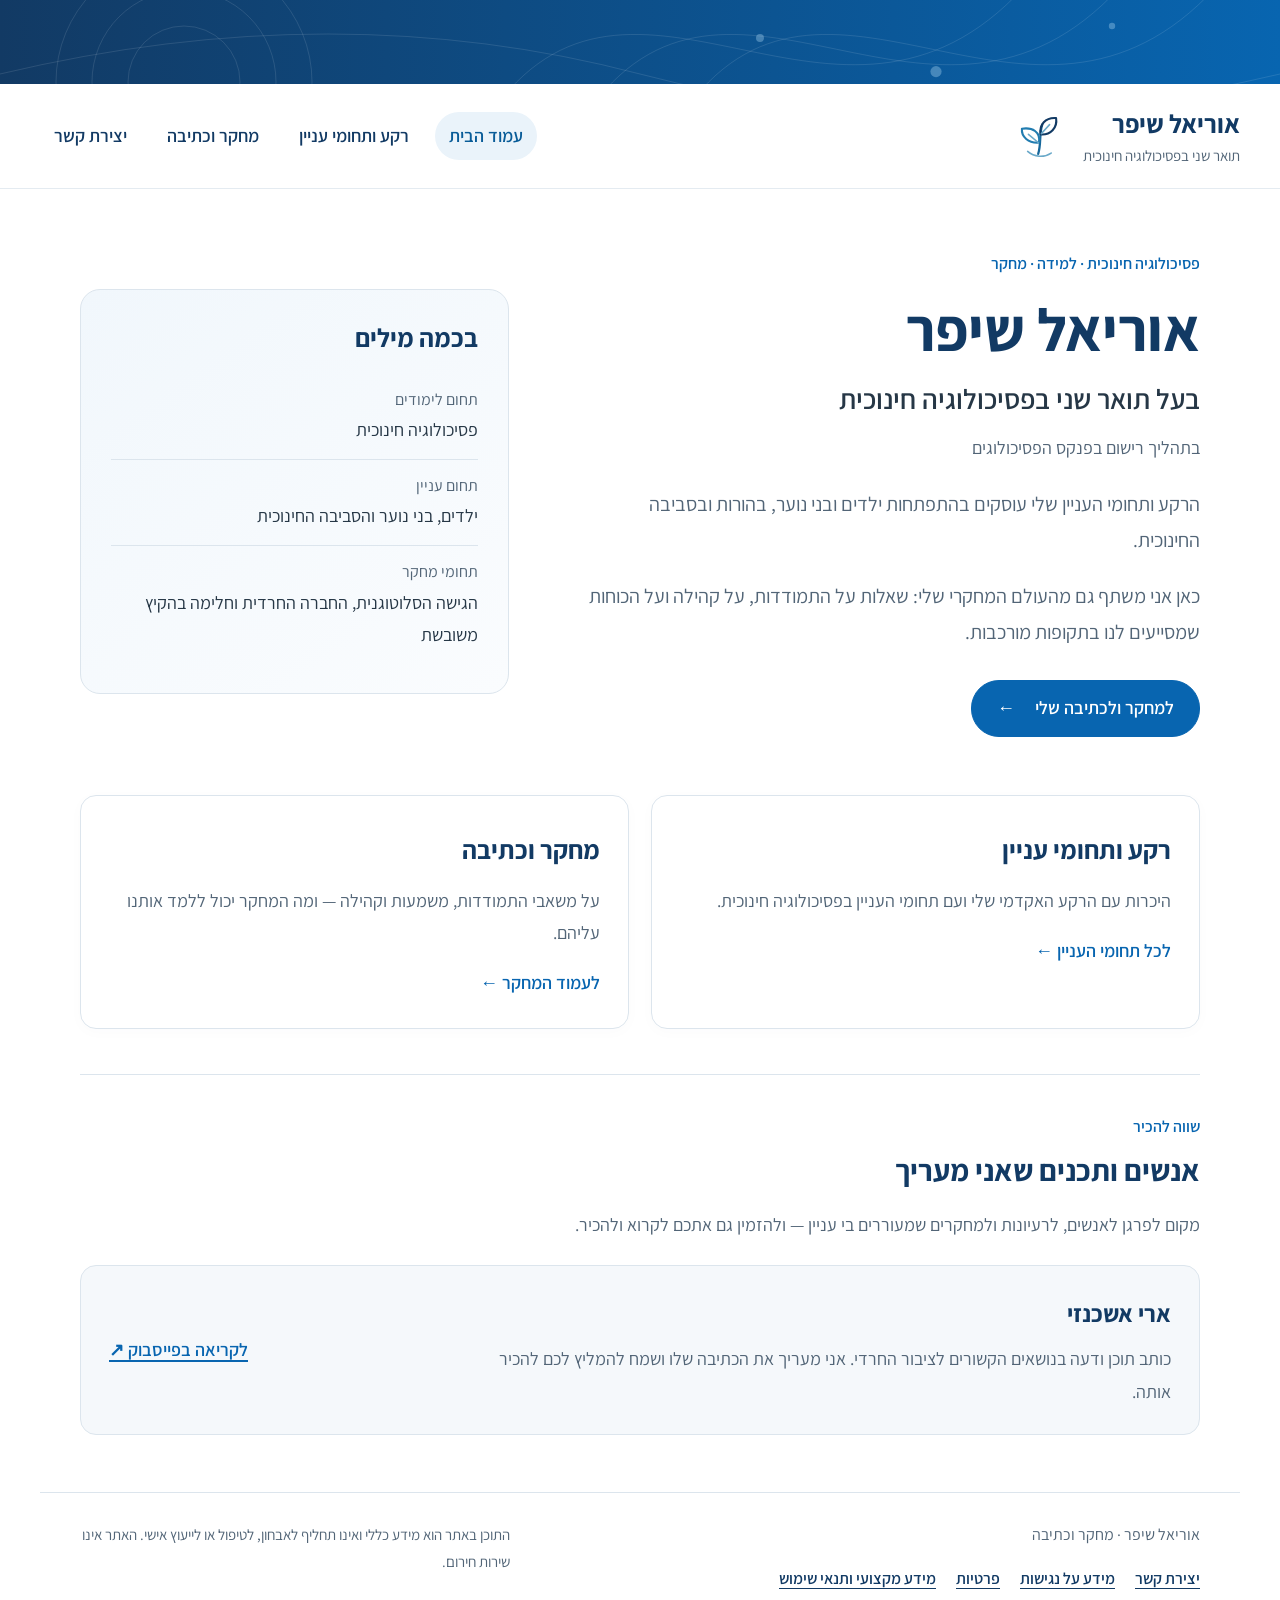
==== commit 0bbe5bdd: "Add personal reading recommendations with Ari Ashkenazi link" ====
--- a/index.html
+++ b/index.html
@@ -14,5 +14,5 @@
 <a class="skip-link" href="#main-content">דלג לתוכן</a>
 <div class="top-banner" aria-hidden="true"></div>
 <header><a class="brand" href="index.html"><img class="brand-mark" src="assets/images/brand-mark.svg" width="52" height="52" alt=""><span>אוריאל שיפר<small>תואר שני בפסיכולוגיה חינוכית</small></span></a><nav aria-label="ניווט ראשי"><a href="index.html" aria-current="page">עמוד הבית</a><a href="practice.html">רקע ותחומי עניין</a><a href="research.html">מחקר וכתיבה</a><a href="contact.html">יצירת קשר</a></nav></header>
-<main id="main-content" tabindex="-1"><section class="hero" aria-labelledby="name"><div><span class="eyebrow">פסיכולוגיה חינוכית · למידה · מחקר</span><h1 id="name">אוריאל שיפר</h1><p class="profession">בעל תואר שני בפסיכולוגיה חינוכית</p><p class="registration-status">בתהליך רישום בפנקס הפסיכולוגים</p><p class="intro">הרקע ותחומי העניין שלי עוסקים בהתפתחות ילדים ובני נוער, בהורות ובסביבה החינוכית.</p><p class="intro">כאן אני משתף גם מהעולם המחקרי שלי: שאלות על התמודדות, על קהילה ועל הכוחות שמסייעים לנו בתקופות מורכבות.</p><a class="button" href="research.html">למחקר ולכתיבה שלי <span aria-hidden="true">←</span></a></div><aside class="profile-card" aria-label="על העבודה שלי"><h2>בכמה מילים</h2><p><span>תחום לימודים</span>פסיכולוגיה חינוכית</p><p><span>תחום עניין</span>ילדים, בני נוער והסביבה החינוכית</p><p><span>תחומי מחקר</span>הגישה הסלוטוגנית, החברה החרדית וחלימה בהקיץ משובשת</p></aside></section><div class="home-links"><a class="home-link" href="practice.html"><h2>רקע ותחומי עניין</h2><p>היכרות עם הרקע האקדמי שלי ועם תחומי העניין בפסיכולוגיה חינוכית.</p><span>לכל תחומי העניין ←</span></a><a class="home-link" href="research.html"><h2>מחקר וכתיבה</h2><p>על משאבי התמודדות, משמעות וקהילה — ומה המחקר יכול ללמד אותנו עליהם.</p><span>לעמוד המחקר ←</span></a></div></main><footer><div><span>אוריאל שיפר · מחקר וכתיבה</span><nav class="footer-links" aria-label="מידע על האתר"><a href="contact.html">יצירת קשר</a><a href="accessibility.html">מידע על נגישות</a><a href="privacy.html">פרטיות</a><a href="terms.html">מידע מקצועי ותנאי שימוש</a></nav></div><p class="professional-note">התוכן באתר הוא מידע כללי ואינו תחליף לאבחון, לטיפול או לייעוץ אישי. האתר אינו שירות חירום.</p></footer>
+<main id="main-content" tabindex="-1"><section class="hero" aria-labelledby="name"><div><span class="eyebrow">פסיכולוגיה חינוכית · למידה · מחקר</span><h1 id="name">אוריאל שיפר</h1><p class="profession">בעל תואר שני בפסיכולוגיה חינוכית</p><p class="registration-status">בתהליך רישום בפנקס הפסיכולוגים</p><p class="intro">הרקע ותחומי העניין שלי עוסקים בהתפתחות ילדים ובני נוער, בהורות ובסביבה החינוכית.</p><p class="intro">כאן אני משתף גם מהעולם המחקרי שלי: שאלות על התמודדות, על קהילה ועל הכוחות שמסייעים לנו בתקופות מורכבות.</p><a class="button" href="research.html">למחקר ולכתיבה שלי <span aria-hidden="true">←</span></a></div><aside class="profile-card" aria-label="על העבודה שלי"><h2>בכמה מילים</h2><p><span>תחום לימודים</span>פסיכולוגיה חינוכית</p><p><span>תחום עניין</span>ילדים, בני נוער והסביבה החינוכית</p><p><span>תחומי מחקר</span>הגישה הסלוטוגנית, החברה החרדית וחלימה בהקיץ משובשת</p></aside></section><div class="home-links"><a class="home-link" href="practice.html"><h2>רקע ותחומי עניין</h2><p>היכרות עם הרקע האקדמי שלי ועם תחומי העניין בפסיכולוגיה חינוכית.</p><span>לכל תחומי העניין ←</span></a><a class="home-link" href="research.html"><h2>מחקר וכתיבה</h2><p>על משאבי התמודדות, משמעות וקהילה — ומה המחקר יכול ללמד אותנו עליהם.</p><span>לעמוד המחקר ←</span></a></div><section class="reading-section" aria-labelledby="reading-heading"><span class="eyebrow">שווה להכיר</span><h2 id="reading-heading">אנשים ותכנים שאני מעריך</h2><p class="reading-intro">מקום לפרגן לאנשים, לרעיונות ולמחקרים שמעוררים בי עניין — ולהזמין גם אתכם לקרוא ולהכיר.</p><article class="recommendation"><div><h3>ארי אשכנזי</h3><p>כותב תוכן ודעה בנושאים הקשורים לציבור החרדי. אני מעריך את הכתיבה שלו ושמח להמליץ לכם להכיר אותה.</p></div><a href="https://www.facebook.com/share/1BtyTAoHoA/" rel="external noreferrer">לקריאה בפייסבוק <span aria-hidden="true">↗</span><span class="visually-hidden"> — ארי אשכנזי</span></a></article></section></main><footer><div><span>אוריאל שיפר · מחקר וכתיבה</span><nav class="footer-links" aria-label="מידע על האתר"><a href="contact.html">יצירת קשר</a><a href="accessibility.html">מידע על נגישות</a><a href="privacy.html">פרטיות</a><a href="terms.html">מידע מקצועי ותנאי שימוש</a></nav></div><p class="professional-note">התוכן באתר הוא מידע כללי ואינו תחליף לאבחון, לטיפול או לייעוץ אישי. האתר אינו שירות חירום.</p></footer>
 </body></html>
--- a/assets/site.css
+++ b/assets/site.css
@@ -23,3 +23,6 @@
 
 /* Contact form */
 .contact-page{max-width:760px}.contact-notice{padding:18px 22px;background:var(--pale);border-inline-start:4px solid var(--blue);border-radius:10px;margin-block:24px}.contact-notice p{margin-block:8px 0}.contact-form{max-width:680px}.field{margin-block:22px}.field label{display:block;font-weight:600;color:var(--ink);margin-bottom:7px}.field input,.field select,.field textarea{display:block;width:100%;font:inherit;color:var(--text);background:white;border:1px solid #667d90;border-radius:8px;padding:10px 12px;min-height:48px}.field textarea{resize:vertical;min-height:150px}.form-help{font-size:16px;color:var(--muted);line-height:1.8}.field .form-help{margin-block:0 8px}.contact-form button{font:inherit;cursor:pointer;min-height:48px}.contact-form input:focus-visible,.contact-form select:focus-visible,.contact-form textarea:focus-visible{outline:3px solid #123a64;outline-offset:3px}.contact-form input:invalid:not(:placeholder-shown){box-shadow:none}@media(max-width:600px){header>nav{justify-content:flex-start;gap:4px 8px}.contact-notice{padding:16px}}
+
+/* Personal reading recommendations */
+.reading-section{border-top:1px solid var(--line);padding:35px 0 45px}.reading-section h2{font-size:30px;margin-block:8px 14px}.reading-intro{max-width:720px;color:var(--muted);margin-bottom:24px}.recommendation{display:flex;align-items:center;justify-content:space-between;gap:30px;padding:26px 28px;border:1px solid var(--line);border-radius:16px;background:var(--pale)}.recommendation h3{color:var(--ink);font-size:24px;margin:0 0 8px}.recommendation p{max-width:680px;margin:0;color:var(--muted)}.recommendation>a{flex-shrink:0;padding:10px 0;font-weight:600}.visually-hidden{position:absolute;width:1px;height:1px;padding:0;margin:-1px;overflow:hidden;clip-path:inset(50%);white-space:nowrap;border:0}@media(max-width:600px){.reading-section{padding-block:28px 35px}.reading-section h2{font-size:27px}.recommendation{flex-direction:column;align-items:flex-start;gap:15px;padding:22px}.recommendation>a{padding:5px 0}}
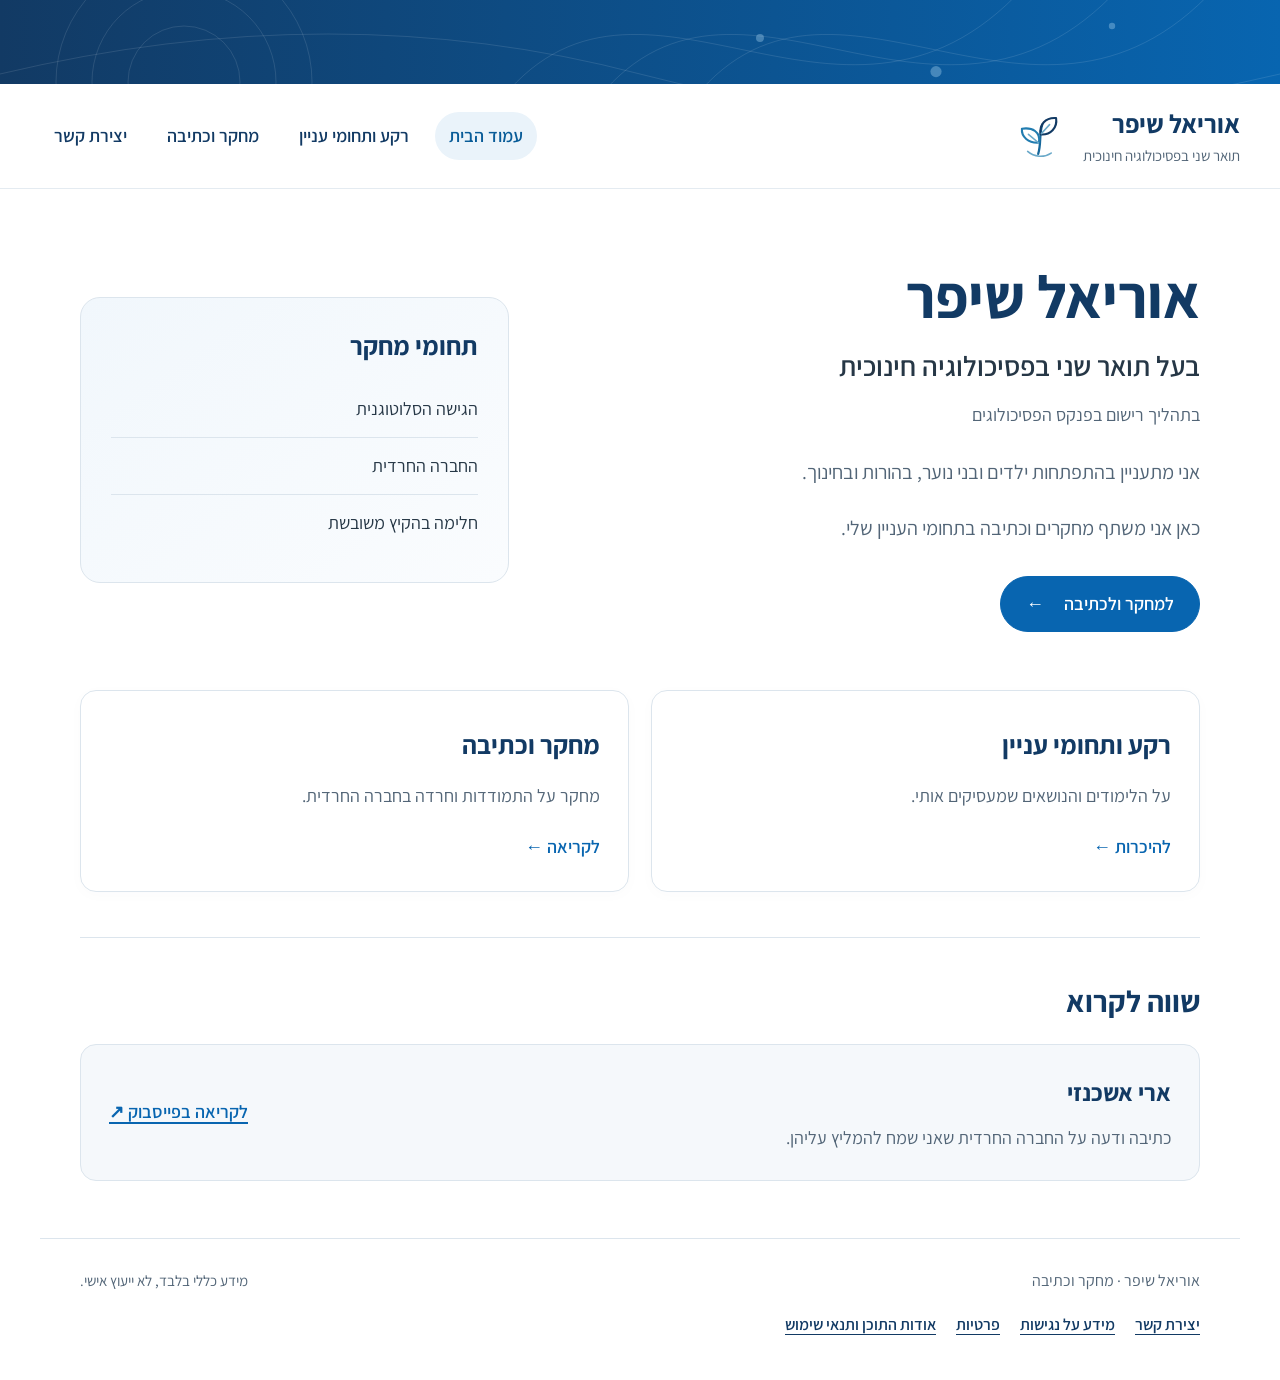
==== commit 569ebac3: "Tighten site copy and consolidate repeated explanations" ====
--- a/index.html
+++ b/index.html
@@ -14,5 +14,5 @@
 <a class="skip-link" href="#main-content">דלג לתוכן</a>
 <div class="top-banner" aria-hidden="true"></div>
 <header><a class="brand" href="index.html"><img class="brand-mark" src="assets/images/brand-mark.svg" width="52" height="52" alt=""><span>אוריאל שיפר<small>תואר שני בפסיכולוגיה חינוכית</small></span></a><nav aria-label="ניווט ראשי"><a href="index.html" aria-current="page">עמוד הבית</a><a href="practice.html">רקע ותחומי עניין</a><a href="research.html">מחקר וכתיבה</a><a href="contact.html">יצירת קשר</a></nav></header>
-<main id="main-content" tabindex="-1"><section class="hero" aria-labelledby="name"><div><span class="eyebrow">פסיכולוגיה חינוכית · למידה · מחקר</span><h1 id="name">אוריאל שיפר</h1><p class="profession">בעל תואר שני בפסיכולוגיה חינוכית</p><p class="registration-status">בתהליך רישום בפנקס הפסיכולוגים</p><p class="intro">הרקע ותחומי העניין שלי עוסקים בהתפתחות ילדים ובני נוער, בהורות ובסביבה החינוכית.</p><p class="intro">כאן אני משתף גם מהעולם המחקרי שלי: שאלות על התמודדות, על קהילה ועל הכוחות שמסייעים לנו בתקופות מורכבות.</p><a class="button" href="research.html">למחקר ולכתיבה שלי <span aria-hidden="true">←</span></a></div><aside class="profile-card" aria-label="על העבודה שלי"><h2>בכמה מילים</h2><p><span>תחום לימודים</span>פסיכולוגיה חינוכית</p><p><span>תחום עניין</span>ילדים, בני נוער והסביבה החינוכית</p><p><span>תחומי מחקר</span>הגישה הסלוטוגנית, החברה החרדית וחלימה בהקיץ משובשת</p></aside></section><div class="home-links"><a class="home-link" href="practice.html"><h2>רקע ותחומי עניין</h2><p>היכרות עם הרקע האקדמי שלי ועם תחומי העניין בפסיכולוגיה חינוכית.</p><span>לכל תחומי העניין ←</span></a><a class="home-link" href="research.html"><h2>מחקר וכתיבה</h2><p>על משאבי התמודדות, משמעות וקהילה — ומה המחקר יכול ללמד אותנו עליהם.</p><span>לעמוד המחקר ←</span></a></div><section class="reading-section" aria-labelledby="reading-heading"><span class="eyebrow">שווה להכיר</span><h2 id="reading-heading">אנשים ותכנים שאני מעריך</h2><p class="reading-intro">מקום לפרגן לאנשים, לרעיונות ולמחקרים שמעוררים בי עניין — ולהזמין גם אתכם לקרוא ולהכיר.</p><article class="recommendation"><div><h3>ארי אשכנזי</h3><p>כותב תוכן ודעה בנושאים הקשורים לציבור החרדי. אני מעריך את הכתיבה שלו ושמח להמליץ לכם להכיר אותה.</p></div><a href="https://www.facebook.com/share/1BtyTAoHoA/" rel="external noreferrer">לקריאה בפייסבוק <span aria-hidden="true">↗</span><span class="visually-hidden"> — ארי אשכנזי</span></a></article></section></main><footer><div><span>אוריאל שיפר · מחקר וכתיבה</span><nav class="footer-links" aria-label="מידע על האתר"><a href="contact.html">יצירת קשר</a><a href="accessibility.html">מידע על נגישות</a><a href="privacy.html">פרטיות</a><a href="terms.html">מידע מקצועי ותנאי שימוש</a></nav></div><p class="professional-note">התוכן באתר הוא מידע כללי ואינו תחליף לאבחון, לטיפול או לייעוץ אישי. האתר אינו שירות חירום.</p></footer>
+<main id="main-content" tabindex="-1"><section class="hero" aria-labelledby="name"><div><h1 id="name">אוריאל שיפר</h1><p class="profession">בעל תואר שני בפסיכולוגיה חינוכית</p><p class="registration-status">בתהליך רישום בפנקס הפסיכולוגים</p><p class="intro">אני מתעניין בהתפתחות ילדים ובני נוער, בהורות ובחינוך.</p><p class="intro">כאן אני משתף מחקרים וכתיבה בתחומי העניין שלי.</p><a class="button" href="research.html">למחקר ולכתיבה <span aria-hidden="true">←</span></a></div><aside class="profile-card" aria-label="תחומי מחקר"><h2>תחומי מחקר</h2><p>הגישה הסלוטוגנית</p><p>החברה החרדית</p><p>חלימה בהקיץ משובשת</p></aside></section><div class="home-links"><a class="home-link" href="practice.html"><h2>רקע ותחומי עניין</h2><p>על הלימודים והנושאים שמעסיקים אותי.</p><span>להיכרות ←</span></a><a class="home-link" href="research.html"><h2>מחקר וכתיבה</h2><p>מחקר על התמודדות וחרדה בחברה החרדית.</p><span>לקריאה ←</span></a></div><section class="reading-section" aria-labelledby="reading-heading"><h2 id="reading-heading">שווה לקרוא</h2><article class="recommendation"><div><h3>ארי אשכנזי</h3><p>כתיבה ודעה על החברה החרדית שאני שמח להמליץ עליהן.</p></div><a href="https://www.facebook.com/share/1BtyTAoHoA/" rel="external noreferrer">לקריאה בפייסבוק <span aria-hidden="true">↗</span><span class="visually-hidden"> — ארי אשכנזי</span></a></article></section></main><footer><div><span>אוריאל שיפר · מחקר וכתיבה</span><nav class="footer-links" aria-label="מידע על האתר"><a href="contact.html">יצירת קשר</a><a href="accessibility.html">מידע על נגישות</a><a href="privacy.html">פרטיות</a><a href="terms.html">אודות התוכן ותנאי שימוש</a></nav></div><p class="professional-note">מידע כללי בלבד, לא ייעוץ אישי.</p></footer>
 </body></html>
--- a/assets/site.css
+++ b/assets/site.css
@@ -26,3 +26,6 @@
 
 /* Personal reading recommendations */
 .reading-section{border-top:1px solid var(--line);padding:35px 0 45px}.reading-section h2{font-size:30px;margin-block:8px 14px}.reading-intro{max-width:720px;color:var(--muted);margin-bottom:24px}.recommendation{display:flex;align-items:center;justify-content:space-between;gap:30px;padding:26px 28px;border:1px solid var(--line);border-radius:16px;background:var(--pale)}.recommendation h3{color:var(--ink);font-size:24px;margin:0 0 8px}.recommendation p{max-width:680px;margin:0;color:var(--muted)}.recommendation>a{flex-shrink:0;padding:10px 0;font-weight:600}.visually-hidden{position:absolute;width:1px;height:1px;padding:0;margin:-1px;overflow:hidden;clip-path:inset(50%);white-space:nowrap;border:0}@media(max-width:600px){.reading-section{padding-block:28px 35px}.reading-section h2{font-size:27px}.recommendation{flex-direction:column;align-items:flex-start;gap:15px;padding:22px}.recommendation>a{padding:5px 0}}
+
+/* Concise editorial layout */
+.service h2{font-size:23px;line-height:1.45;margin:0 0 10px}.research-title{font-size:34px;line-height:1.35;margin:22px 0 18px}.research details h3{font-size:23px;line-height:1.5;margin:25px 0 8px}.reading-section h2{margin-bottom:22px}@media(max-width:600px){.service h2{font-size:20px}.research-title{font-size:29px}.research details h3{font-size:22px}}
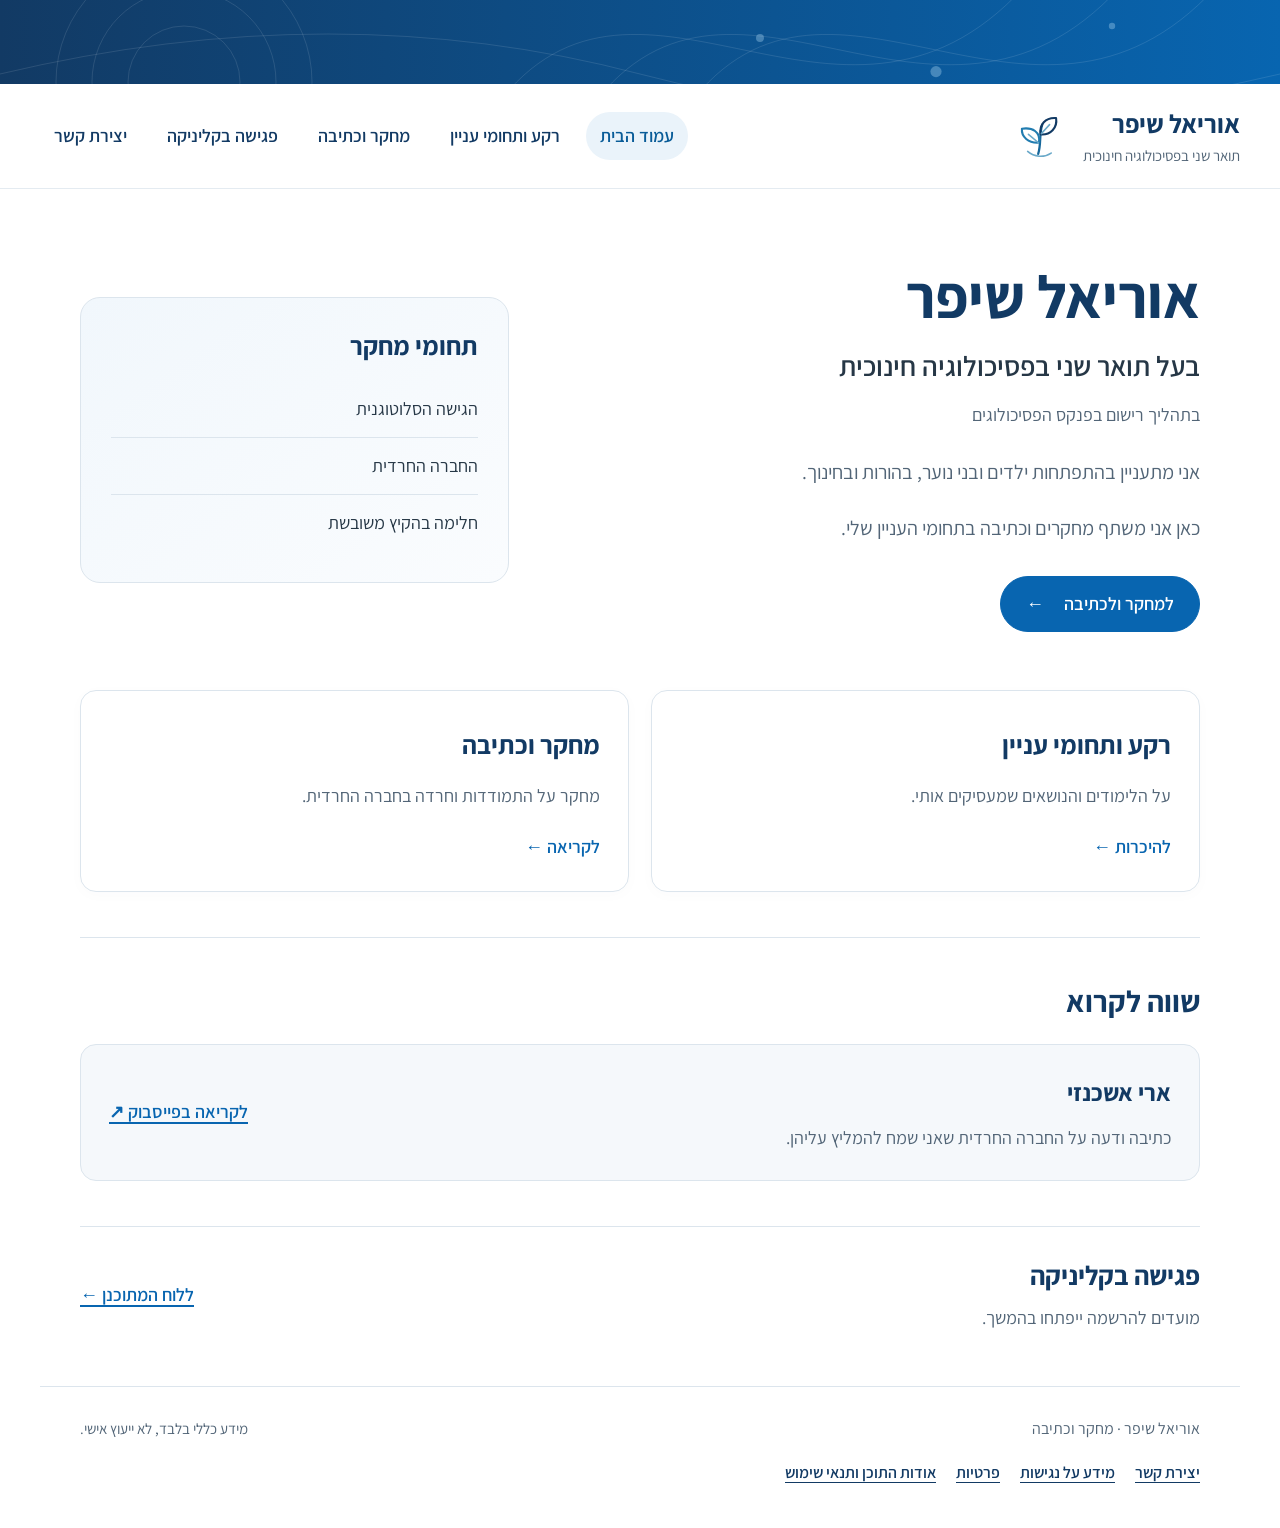
==== commit 30d0da2b: "Add clearly inactive future Thursday clinic schedule" ====
--- a/index.html
+++ b/index.html
@@ -13,6 +13,6 @@
 <body>
 <a class="skip-link" href="#main-content">דלג לתוכן</a>
 <div class="top-banner" aria-hidden="true"></div>
-<header><a class="brand" href="index.html"><img class="brand-mark" src="assets/images/brand-mark.svg" width="52" height="52" alt=""><span>אוריאל שיפר<small>תואר שני בפסיכולוגיה חינוכית</small></span></a><nav aria-label="ניווט ראשי"><a href="index.html" aria-current="page">עמוד הבית</a><a href="practice.html">רקע ותחומי עניין</a><a href="research.html">מחקר וכתיבה</a><a href="contact.html">יצירת קשר</a></nav></header>
-<main id="main-content" tabindex="-1"><section class="hero" aria-labelledby="name"><div><h1 id="name">אוריאל שיפר</h1><p class="profession">בעל תואר שני בפסיכולוגיה חינוכית</p><p class="registration-status">בתהליך רישום בפנקס הפסיכולוגים</p><p class="intro">אני מתעניין בהתפתחות ילדים ובני נוער, בהורות ובחינוך.</p><p class="intro">כאן אני משתף מחקרים וכתיבה בתחומי העניין שלי.</p><a class="button" href="research.html">למחקר ולכתיבה <span aria-hidden="true">←</span></a></div><aside class="profile-card" aria-label="תחומי מחקר"><h2>תחומי מחקר</h2><p>הגישה הסלוטוגנית</p><p>החברה החרדית</p><p>חלימה בהקיץ משובשת</p></aside></section><div class="home-links"><a class="home-link" href="practice.html"><h2>רקע ותחומי עניין</h2><p>על הלימודים והנושאים שמעסיקים אותי.</p><span>להיכרות ←</span></a><a class="home-link" href="research.html"><h2>מחקר וכתיבה</h2><p>מחקר על התמודדות וחרדה בחברה החרדית.</p><span>לקריאה ←</span></a></div><section class="reading-section" aria-labelledby="reading-heading"><h2 id="reading-heading">שווה לקרוא</h2><article class="recommendation"><div><h3>ארי אשכנזי</h3><p>כתיבה ודעה על החברה החרדית שאני שמח להמליץ עליהן.</p></div><a href="https://www.facebook.com/share/1BtyTAoHoA/" rel="external noreferrer">לקריאה בפייסבוק <span aria-hidden="true">↗</span><span class="visually-hidden"> — ארי אשכנזי</span></a></article></section></main><footer><div><span>אוריאל שיפר · מחקר וכתיבה</span><nav class="footer-links" aria-label="מידע על האתר"><a href="contact.html">יצירת קשר</a><a href="accessibility.html">מידע על נגישות</a><a href="privacy.html">פרטיות</a><a href="terms.html">אודות התוכן ותנאי שימוש</a></nav></div><p class="professional-note">מידע כללי בלבד, לא ייעוץ אישי.</p></footer>
+<header><a class="brand" href="index.html"><img class="brand-mark" src="assets/images/brand-mark.svg" width="52" height="52" alt=""><span>אוריאל שיפר<small>תואר שני בפסיכולוגיה חינוכית</small></span></a><nav aria-label="ניווט ראשי"><a href="index.html" aria-current="page">עמוד הבית</a><a href="practice.html">רקע ותחומי עניין</a><a href="research.html">מחקר וכתיבה</a><a href="appointments.html">פגישה בקליניקה</a><a href="contact.html">יצירת קשר</a></nav></header>
+<main id="main-content" tabindex="-1"><section class="hero" aria-labelledby="name"><div><h1 id="name">אוריאל שיפר</h1><p class="profession">בעל תואר שני בפסיכולוגיה חינוכית</p><p class="registration-status">בתהליך רישום בפנקס הפסיכולוגים</p><p class="intro">אני מתעניין בהתפתחות ילדים ובני נוער, בהורות ובחינוך.</p><p class="intro">כאן אני משתף מחקרים וכתיבה בתחומי העניין שלי.</p><a class="button" href="research.html">למחקר ולכתיבה <span aria-hidden="true">←</span></a></div><aside class="profile-card" aria-label="תחומי מחקר"><h2>תחומי מחקר</h2><p>הגישה הסלוטוגנית</p><p>החברה החרדית</p><p>חלימה בהקיץ משובשת</p></aside></section><div class="home-links"><a class="home-link" href="practice.html"><h2>רקע ותחומי עניין</h2><p>על הלימודים והנושאים שמעסיקים אותי.</p><span>להיכרות ←</span></a><a class="home-link" href="research.html"><h2>מחקר וכתיבה</h2><p>מחקר על התמודדות וחרדה בחברה החרדית.</p><span>לקריאה ←</span></a></div><section class="reading-section" aria-labelledby="reading-heading"><h2 id="reading-heading">שווה לקרוא</h2><article class="recommendation"><div><h3>ארי אשכנזי</h3><p>כתיבה ודעה על החברה החרדית שאני שמח להמליץ עליהן.</p></div><a href="https://www.facebook.com/share/1BtyTAoHoA/" rel="external noreferrer">לקריאה בפייסבוק <span aria-hidden="true">↗</span><span class="visually-hidden"> — ארי אשכנזי</span></a></article></section><section class="booking-teaser"><div><h2>פגישה בקליניקה</h2><p>מועדים להרשמה ייפתחו בהמשך.</p></div><a href="appointments.html">ללוח המתוכנן ←</a></section></main><footer><div><span>אוריאל שיפר · מחקר וכתיבה</span><nav class="footer-links" aria-label="מידע על האתר"><a href="contact.html">יצירת קשר</a><a href="accessibility.html">מידע על נגישות</a><a href="privacy.html">פרטיות</a><a href="terms.html">אודות התוכן ותנאי שימוש</a></nav></div><p class="professional-note">מידע כללי בלבד, לא ייעוץ אישי.</p></footer>
 </body></html>
--- a/assets/site.css
+++ b/assets/site.css
@@ -29,3 +29,6 @@
 
 /* Concise editorial layout */
 .service h2{font-size:23px;line-height:1.45;margin:0 0 10px}.research-title{font-size:34px;line-height:1.35;margin:22px 0 18px}.research details h3{font-size:23px;line-height:1.5;margin:25px 0 8px}.reading-section h2{margin-bottom:22px}@media(max-width:600px){.service h2{font-size:20px}.research-title{font-size:29px}.research details h3{font-size:22px}}
+
+/* Future appointments: display only, no data collection */
+.booking-page{max-width:820px;margin-inline:auto;padding:32px 0 45px}.booking-page h1{color:var(--ink);font-size:40px;line-height:1.4;margin:12px 0 24px}.booking-notice{background:var(--pale);border:1px solid var(--line);border-inline-start:4px solid var(--blue);border-radius:14px;padding:20px 24px}.booking-notice h2{font-size:25px;margin:0 0 8px}.booking-notice p{margin:0;color:var(--muted)}.booking-overview{display:flex;align-items:center;gap:30px;justify-content:space-between;margin-block:30px 20px}.booking-overview h2{font-size:27px;margin:0}.booking-overview p{margin:5px 0}.booking-overview>.form-help{max-width:360px}.appointment-list{list-style:none;padding:0;margin:0;display:grid;gap:12px}.appointment-slot{display:flex;align-items:center;justify-content:space-between;gap:20px;padding:16px 24px;border:1px solid var(--line);border-radius:14px}.slot-label{color:var(--muted);font-size:15px}.slot-time{font-size:24px;font-weight:600;color:var(--ink);margin:3px 0}.appointment-slot button{font:inherit;font-size:16px;padding:9px 16px;border-radius:24px;border:1px solid #c9d6e0;background:#f0f4f7;color:#526577;cursor:not-allowed}.booking-footnote{font-size:15px;color:var(--muted);margin-top:22px}.booking-teaser{border-top:1px solid var(--line);display:flex;align-items:center;justify-content:space-between;gap:24px;padding:30px 0 40px}.booking-teaser h2{font-size:27px;margin:0 0 8px}.booking-teaser p{margin:0;color:var(--muted)}.booking-teaser>a{font-weight:600}@media(max-width:600px){.booking-page h1{font-size:32px}.booking-notice{padding:18px}.booking-notice h2{font-size:23px}.booking-overview,.booking-teaser{flex-direction:column;align-items:flex-start;gap:14px}.appointment-slot{padding:15px;gap:12px}.slot-time{font-size:22px}.appointment-slot button{font-size:14px;padding:9px 12px}.booking-page{padding-top:24px}}
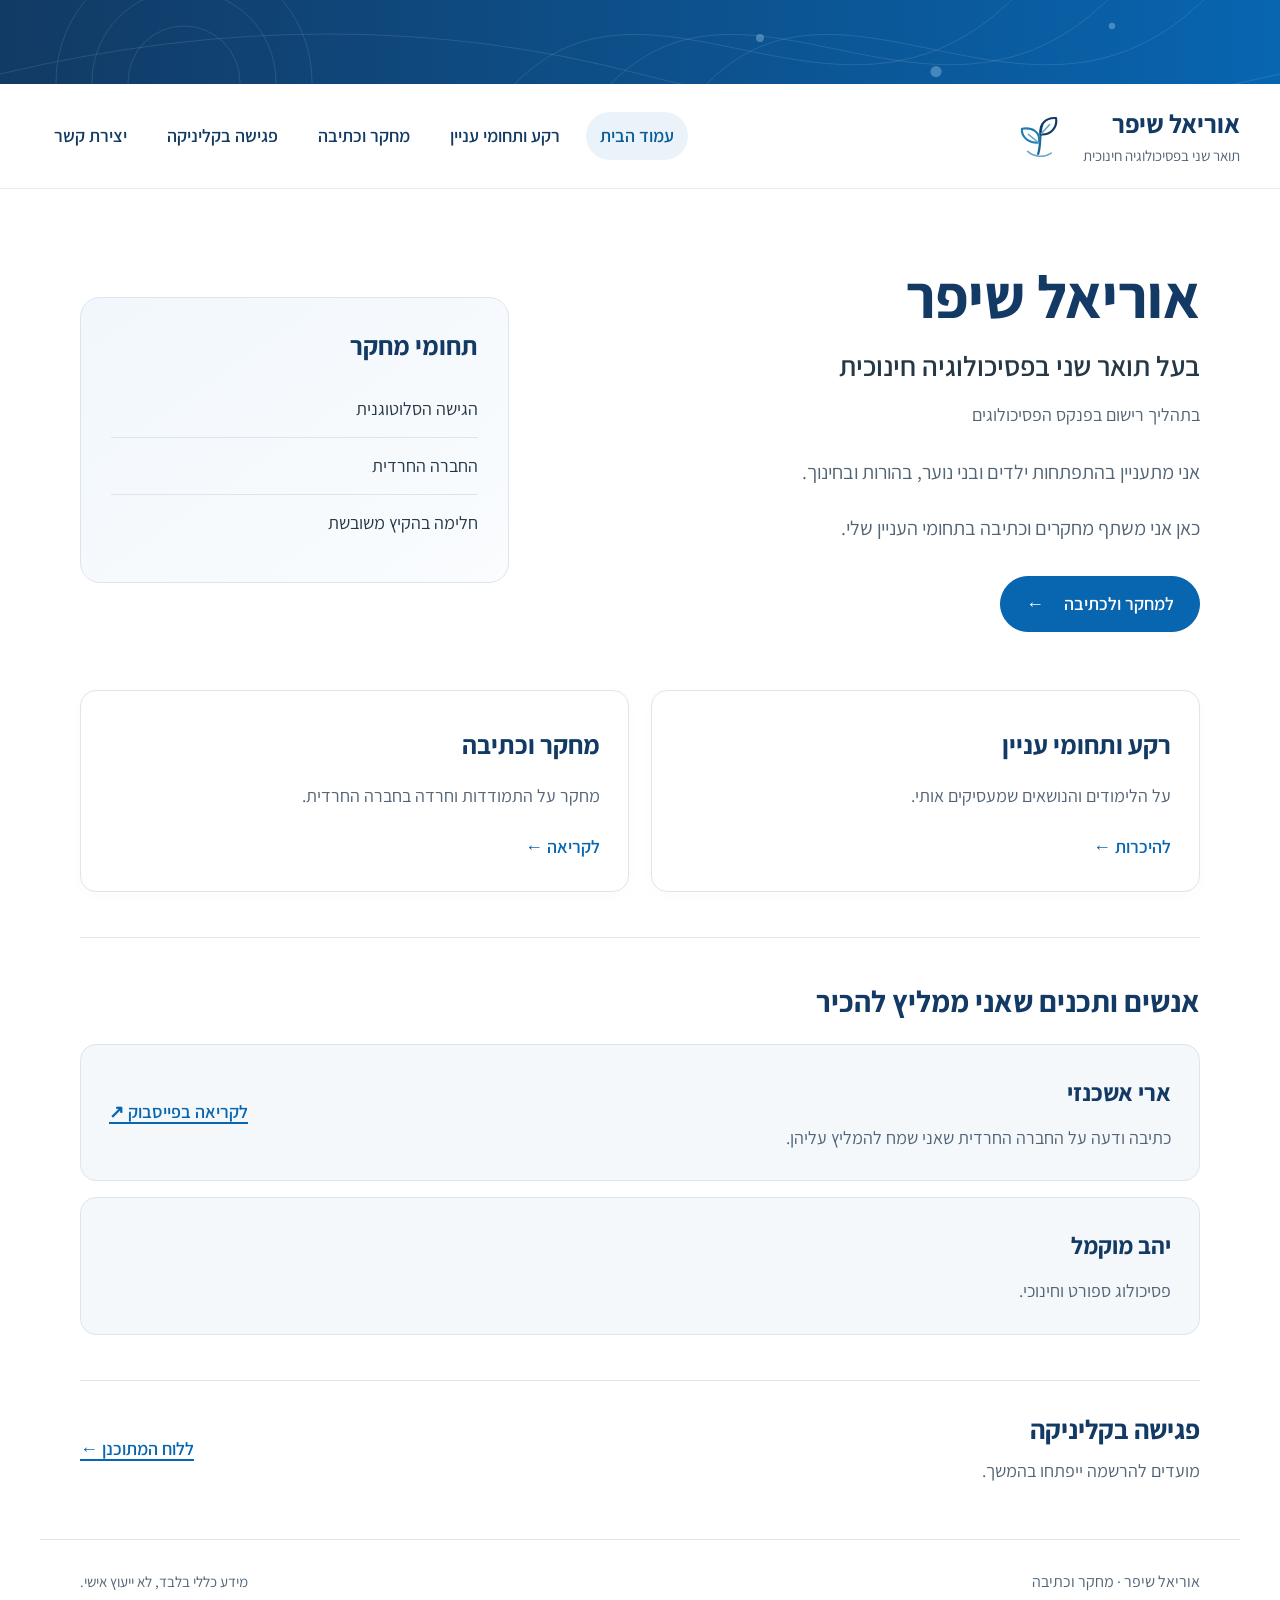
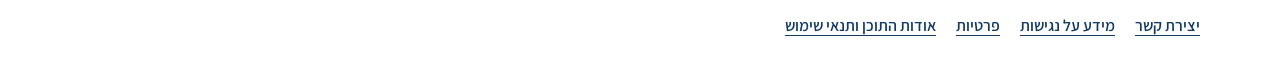
==== commit f1fd9c4f: "Add Yahav Mukmal to personal recommendations" ====
--- a/index.html
+++ b/index.html
@@ -14,5 +14,5 @@
 <a class="skip-link" href="#main-content">דלג לתוכן</a>
 <div class="top-banner" aria-hidden="true"></div>
 <header><a class="brand" href="index.html"><img class="brand-mark" src="assets/images/brand-mark.svg" width="52" height="52" alt=""><span>אוריאל שיפר<small>תואר שני בפסיכולוגיה חינוכית</small></span></a><nav aria-label="ניווט ראשי"><a href="index.html" aria-current="page">עמוד הבית</a><a href="practice.html">רקע ותחומי עניין</a><a href="research.html">מחקר וכתיבה</a><a href="appointments.html">פגישה בקליניקה</a><a href="contact.html">יצירת קשר</a></nav></header>
-<main id="main-content" tabindex="-1"><section class="hero" aria-labelledby="name"><div><h1 id="name">אוריאל שיפר</h1><p class="profession">בעל תואר שני בפסיכולוגיה חינוכית</p><p class="registration-status">בתהליך רישום בפנקס הפסיכולוגים</p><p class="intro">אני מתעניין בהתפתחות ילדים ובני נוער, בהורות ובחינוך.</p><p class="intro">כאן אני משתף מחקרים וכתיבה בתחומי העניין שלי.</p><a class="button" href="research.html">למחקר ולכתיבה <span aria-hidden="true">←</span></a></div><aside class="profile-card" aria-label="תחומי מחקר"><h2>תחומי מחקר</h2><p>הגישה הסלוטוגנית</p><p>החברה החרדית</p><p>חלימה בהקיץ משובשת</p></aside></section><div class="home-links"><a class="home-link" href="practice.html"><h2>רקע ותחומי עניין</h2><p>על הלימודים והנושאים שמעסיקים אותי.</p><span>להיכרות ←</span></a><a class="home-link" href="research.html"><h2>מחקר וכתיבה</h2><p>מחקר על התמודדות וחרדה בחברה החרדית.</p><span>לקריאה ←</span></a></div><section class="reading-section" aria-labelledby="reading-heading"><h2 id="reading-heading">שווה לקרוא</h2><article class="recommendation"><div><h3>ארי אשכנזי</h3><p>כתיבה ודעה על החברה החרדית שאני שמח להמליץ עליהן.</p></div><a href="https://www.facebook.com/share/1BtyTAoHoA/" rel="external noreferrer">לקריאה בפייסבוק <span aria-hidden="true">↗</span><span class="visually-hidden"> — ארי אשכנזי</span></a></article></section><section class="booking-teaser"><div><h2>פגישה בקליניקה</h2><p>מועדים להרשמה ייפתחו בהמשך.</p></div><a href="appointments.html">ללוח המתוכנן ←</a></section></main><footer><div><span>אוריאל שיפר · מחקר וכתיבה</span><nav class="footer-links" aria-label="מידע על האתר"><a href="contact.html">יצירת קשר</a><a href="accessibility.html">מידע על נגישות</a><a href="privacy.html">פרטיות</a><a href="terms.html">אודות התוכן ותנאי שימוש</a></nav></div><p class="professional-note">מידע כללי בלבד, לא ייעוץ אישי.</p></footer>
+<main id="main-content" tabindex="-1"><section class="hero" aria-labelledby="name"><div><h1 id="name">אוריאל שיפר</h1><p class="profession">בעל תואר שני בפסיכולוגיה חינוכית</p><p class="registration-status">בתהליך רישום בפנקס הפסיכולוגים</p><p class="intro">אני מתעניין בהתפתחות ילדים ובני נוער, בהורות ובחינוך.</p><p class="intro">כאן אני משתף מחקרים וכתיבה בתחומי העניין שלי.</p><a class="button" href="research.html">למחקר ולכתיבה <span aria-hidden="true">←</span></a></div><aside class="profile-card" aria-label="תחומי מחקר"><h2>תחומי מחקר</h2><p>הגישה הסלוטוגנית</p><p>החברה החרדית</p><p>חלימה בהקיץ משובשת</p></aside></section><div class="home-links"><a class="home-link" href="practice.html"><h2>רקע ותחומי עניין</h2><p>על הלימודים והנושאים שמעסיקים אותי.</p><span>להיכרות ←</span></a><a class="home-link" href="research.html"><h2>מחקר וכתיבה</h2><p>מחקר על התמודדות וחרדה בחברה החרדית.</p><span>לקריאה ←</span></a></div><section class="reading-section" aria-labelledby="reading-heading"><h2 id="reading-heading">אנשים ותכנים שאני ממליץ להכיר</h2><article class="recommendation"><div><h3>ארי אשכנזי</h3><p>כתיבה ודעה על החברה החרדית שאני שמח להמליץ עליהן.</p></div><a href="https://www.facebook.com/share/1BtyTAoHoA/" rel="external noreferrer">לקריאה בפייסבוק <span aria-hidden="true">↗</span><span class="visually-hidden"> — ארי אשכנזי</span></a></article><article class="recommendation"><div><h3>יהב מוקמל</h3><p>פסיכולוג ספורט וחינוכי.</p></div></article></section><section class="booking-teaser"><div><h2>פגישה בקליניקה</h2><p>מועדים להרשמה ייפתחו בהמשך.</p></div><a href="appointments.html">ללוח המתוכנן ←</a></section></main><footer><div><span>אוריאל שיפר · מחקר וכתיבה</span><nav class="footer-links" aria-label="מידע על האתר"><a href="contact.html">יצירת קשר</a><a href="accessibility.html">מידע על נגישות</a><a href="privacy.html">פרטיות</a><a href="terms.html">אודות התוכן ותנאי שימוש</a></nav></div><p class="professional-note">מידע כללי בלבד, לא ייעוץ אישי.</p></footer>
 </body></html>
--- a/assets/site.css
+++ b/assets/site.css
@@ -32,3 +32,10 @@
 
 /* Future appointments: display only, no data collection */
 .booking-page{max-width:820px;margin-inline:auto;padding:32px 0 45px}.booking-page h1{color:var(--ink);font-size:40px;line-height:1.4;margin:12px 0 24px}.booking-notice{background:var(--pale);border:1px solid var(--line);border-inline-start:4px solid var(--blue);border-radius:14px;padding:20px 24px}.booking-notice h2{font-size:25px;margin:0 0 8px}.booking-notice p{margin:0;color:var(--muted)}.booking-overview{display:flex;align-items:center;gap:30px;justify-content:space-between;margin-block:30px 20px}.booking-overview h2{font-size:27px;margin:0}.booking-overview p{margin:5px 0}.booking-overview>.form-help{max-width:360px}.appointment-list{list-style:none;padding:0;margin:0;display:grid;gap:12px}.appointment-slot{display:flex;align-items:center;justify-content:space-between;gap:20px;padding:16px 24px;border:1px solid var(--line);border-radius:14px}.slot-label{color:var(--muted);font-size:15px}.slot-time{font-size:24px;font-weight:600;color:var(--ink);margin:3px 0}.appointment-slot button{font:inherit;font-size:16px;padding:9px 16px;border-radius:24px;border:1px solid #c9d6e0;background:#f0f4f7;color:#526577;cursor:not-allowed}.booking-footnote{font-size:15px;color:var(--muted);margin-top:22px}.booking-teaser{border-top:1px solid var(--line);display:flex;align-items:center;justify-content:space-between;gap:24px;padding:30px 0 40px}.booking-teaser h2{font-size:27px;margin:0 0 8px}.booking-teaser p{margin:0;color:var(--muted)}.booking-teaser>a{font-weight:600}@media(max-width:600px){.booking-page h1{font-size:32px}.booking-notice{padding:18px}.booking-notice h2{font-size:23px}.booking-overview,.booking-teaser{flex-direction:column;align-items:flex-start;gap:14px}.appointment-slot{padding:15px;gap:12px}.slot-time{font-size:22px}.appointment-slot button{font-size:14px;padding:9px 12px}.booking-page{padding-top:24px}}
+
+/* Intake demonstration */
+.appointment-slot .demo-open{background:var(--blue);color:white;border-color:var(--blue);cursor:pointer;font-weight:600}.intake-dialog{width:min(620px,calc(100% - 28px));max-height:90dvh;border:1px solid var(--line);border-radius:22px;padding:0;color:var(--text);font:inherit;box-shadow:0 20px 80px #123a6430}.intake-dialog::backdrop{background:#102f4dcc;backdrop-filter:blur(3px)}.intake-inner{padding:30px;position:relative}.dialog-close{display:block;margin-inline-start:auto;border:0;background:var(--pale);color:var(--ink);border-radius:50%;width:44px;height:44px;font-size:28px;cursor:pointer}.demo-badge{display:inline-block;background:#eaf3fa;color:var(--ink);padding:5px 12px;border-radius:20px;font-size:14px;margin-top:8px}.intake-dialog h2{font-size:29px;margin-top:18px}.intake-slot{color:var(--blue);font-weight:600}.intake-hint{background:var(--pale);border-radius:12px;padding:14px 16px;font-size:16px}.intake-dialog input,.intake-dialog textarea,.intake-dialog select{font:inherit}.intake-dialog .button{font:inherit;cursor:pointer}.intake-dialog dd{margin:0 0 16px;overflow-wrap:anywhere;white-space:pre-wrap}.intake-dialog dt{color:var(--muted);font-size:15px}.intake-dialog [hidden]{display:none!important}.intake-dialog:focus-visible{outline-offset:0}body:has(.intake-dialog[open]){overflow:hidden}@media(max-width:600px){.intake-inner{padding:20px}.intake-dialog h2{font-size:26px}.demo-open{max-width:155px}}
+
+#demo-fields{border:0;margin:0;padding:0;min-width:0}
+
+.reading-section .recommendation+.recommendation{margin-top:16px}
